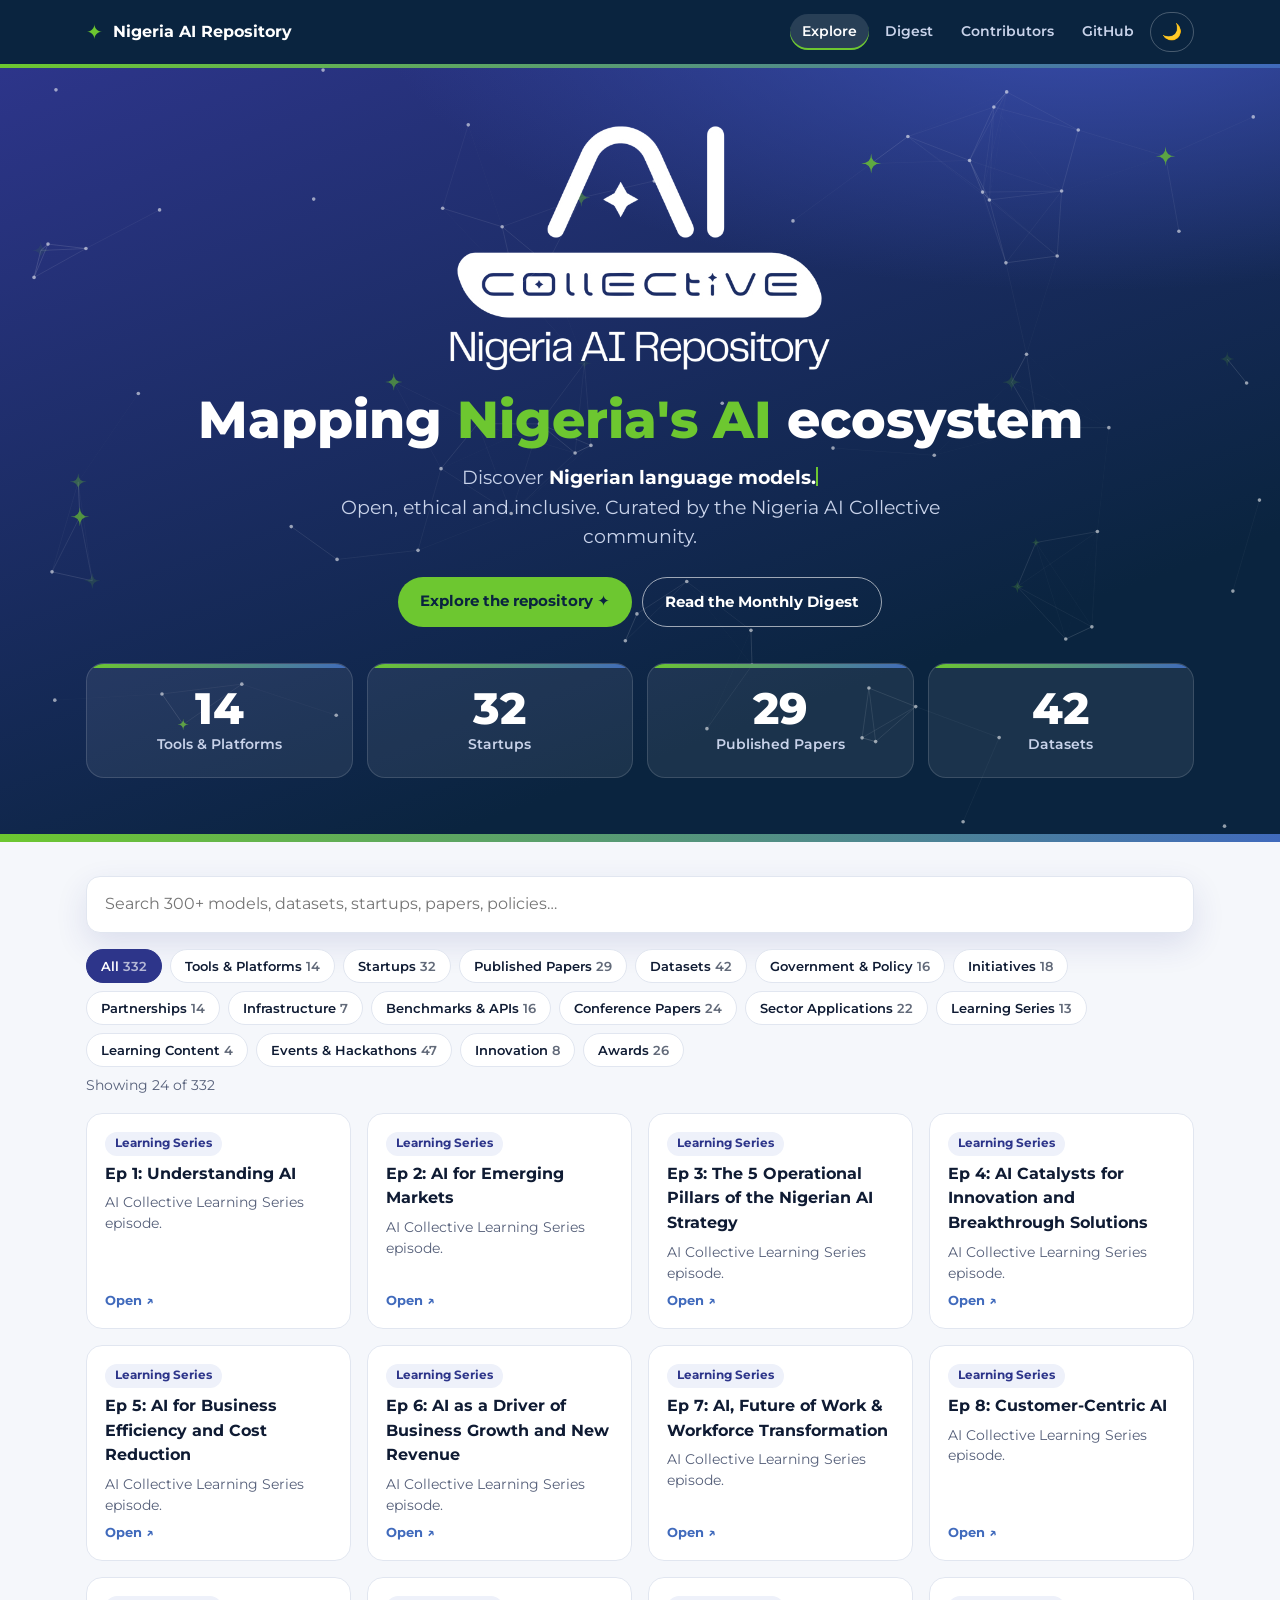
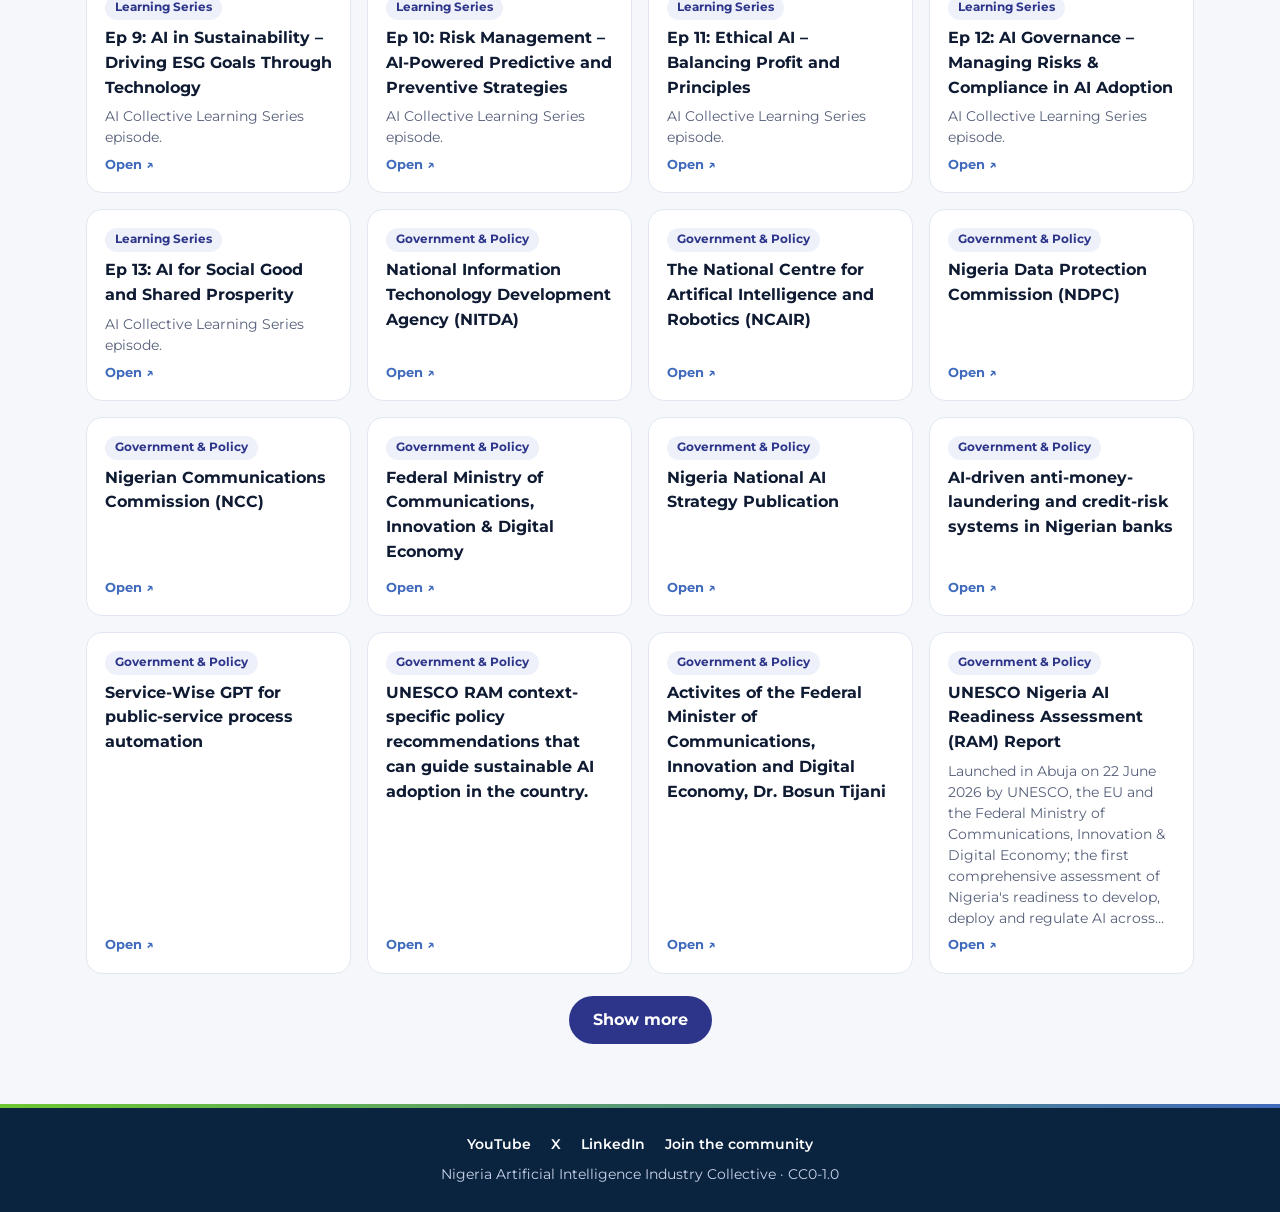
==== index.html @ 42be16d4 "image_fix" ====
<!doctype html>
<html lang="en">
<head>
<meta charset="utf-8">
<meta name="viewport" content="width=device-width, initial-scale=1">
<title>Nigeria AI Repository · AI Collective</title>
<meta name="description" content="A catalogue of the full spectrum of AI advancement in Nigeria, by the Nigeria AI Collective.">
<link rel="preconnect" href="https://fonts.googleapis.com"><link rel="preconnect" href="https://fonts.gstatic.com" crossorigin>
<link href="https://fonts.googleapis.com/css2?family=Montserrat:wght@400;500;600;700;800&display=swap" rel="stylesheet">
<link rel="stylesheet" href="style.css">
</head>
<body>
<nav><div class="wrap">
  <a class="brand" href="index.html"><b class="mark">✦</b><span>Nigeria AI Repository</span></a>
  <div class="links">
    <a href="index.html" class="active">Explore</a>
    <a href="digest.html">Digest</a>
    <a href="contributors.html">Contributors</a>
    <a class="gh" href="https://github.com/aicollectiveng/Nigeria-AI-Repository">GitHub</a>
    <button class="btn" id="themeBtn" aria-label="Toggle dark mode">🌙</button>
  </div>
</div></nav>

<header class="hero">
  <canvas id="bg" aria-hidden="true"></canvas>
  <div class="wrap">
    <img class="logo" src="logo-white.png" alt="AI Collective · Nigeria AI Repository">
    <h1>Mapping <span class="hl">Nigeria's AI</span> ecosystem</h1>
    <p>Discover <span class="typed" id="typed"></span><span class="cursor"></span><br>
      Open, ethical and inclusive. Curated by the Nigeria AI Collective community.</p>
    <div class="cta">
      <a class="primary" href="#explore">Explore the repository ✦</a>
      <a class="ghost" href="digest.html">Read the Monthly Digest</a>
    </div>
    <div class="stats" id="stats"></div>
  </div>
</header>

<main class="explorer wrap" id="explore">
  <input class="search" id="search" type="search" placeholder="Search 300+ models, datasets, startups, papers, policies…" aria-label="Search the repository">
  <div class="chips" id="chips"></div>
  <div class="count" id="count"></div>
  <div class="grid" id="grid"></div>
  <button class="more" id="more" hidden>Show more</button>
</main>

<footer>
  <a href="https://www.youtube.com/@aicollectiveng">YouTube</a>
  <a href="https://x.com/aicollectiveng">X</a>
  <a href="https://www.linkedin.com/company/nigeria-ai-collective/">LinkedIn</a>
  <a href="https://bit.ly/AI-Collective-Com-Onboard">Join the community</a>
  <div style="margin-top:8px">Nigeria Artificial Intelligence Industry Collective · CC0-1.0</div>
</footer>

<script src="data.js"></script>
<script src="common.js"></script>
<script>
// Typing effect
const words = ["Nigerian language models.","open African datasets.","AI startups.","published research.","national AI policy.","data centres and compute."];
(function type(w=0,c=0,del=false){
  const el = document.getElementById('typed'), word = words[w];
  el.textContent = word.slice(0,c);
  if(!del && c<word.length) return setTimeout(()=>type(w,c+1,false),70);
  if(!del) return setTimeout(()=>type(w,c,true),1500);
  if(c>0) return setTimeout(()=>type(w,c-1,true),35);
  setTimeout(()=>type((w+1)%words.length,0,false),250);
})();

// The four headline numbers — counted live from the README data
const STAT_CATS = ["Tools & Platforms","Startups","Published Papers","Datasets"];
const statsEl = document.getElementById('stats');
statsEl.innerHTML = STAT_CATS.map(c => {
  const n = RESOURCES.filter(r => r[0] === c).length;
  return `<a class="stat" href="#explore" data-c="${c}"><b data-to="${n}">0</b><span>${c}</span></a>`;
}).join('');
const io = new IntersectionObserver(es => es.forEach(e => { if(!e.isIntersecting) return;
  const el = e.target, to = +el.dataset.to, t0 = performance.now();
  (function tick(t){ const p = Math.min((t-t0)/1400,1); el.textContent = Math.round(to*(1-Math.pow(1-p,3))); if(p<1) requestAnimationFrame(tick); })(t0);
  io.unobserve(el); }));
statsEl.querySelectorAll('b').forEach(b => io.observe(b));
statsEl.onclick = e => { const s = e.target.closest('.stat'); if(s) setCat(s.dataset.c); };

// Search + filter + paging
let active = "All", shown = 24;
const esc = s => String(s).replace(/[&<>"]/g, m => ({'&':'&amp;','<':'&lt;','>':'&gt;','"':'&quot;'}[m]));
const chips = document.getElementById('chips');
chips.innerHTML = ["All",...CATEGORIES].map(c => {
  const n = c === "All" ? RESOURCES.length : RESOURCES.filter(r => r[0] === c).length;
  return `<button class="chip${c==="All"?" active":""}" data-c="${esc(c)}">${esc(c)}<i>${n}</i></button>`; }).join('');
chips.onclick = e => { const b = e.target.closest('.chip'); if(b) setCat(b.dataset.c); };
function setCat(c){ active = c; shown = 24;
  chips.querySelectorAll('.chip').forEach(b => b.classList.toggle('active', b.dataset.c === c)); render(); }
const search = document.getElementById('search');
search.oninput = () => { shown = 24; render(); };
document.getElementById('more').onclick = () => { shown += 24; render(); };

function render(){
  const q = search.value.trim().toLowerCase();
  const list = RESOURCES.filter(([cat,name,,desc]) =>
    (active === "All" || cat === active) && (!q || (name+" "+desc+" "+cat).toLowerCase().includes(q)));
  document.getElementById('count').textContent = `Showing ${Math.min(shown,list.length)} of ${list.length}` + (active!=="All" ? ` in ${active}` : "");
  document.getElementById('grid').innerHTML = list.length ? list.slice(0,shown).map(([cat,name,url,desc],i) => `
    <a class="card" href="${esc(url)}" target="_blank" rel="noopener" style="animation-delay:${(i%24)*25}ms">
      <span class="tag">${esc(cat)}</span><h3>${esc(name)}</h3><p>${esc(desc)}</p><span class="go">Open ↗</span>
    </a>`).join('') : `<div class="empty">Nothing found. Try another word.</div>`;
  document.getElementById('more').hidden = list.length <= shown;
}
render();
</script>
</body>
</html>
---- style.css ----
/* ============================================================
   Nigeria AI Repository — AI Collective brand
   Colours sampled from the AI Collective Monthly Digest covers:
   navy #2D358A · blue #406ABC · green #6DC730 · deep #0A243F
   Typeface: Montserrat
   ============================================================ */
:root{
  --navy:#2d358a;--blue:#406abc;--green:#6dc730;--deep:#0a243f;
  --grad:linear-gradient(90deg,var(--green),var(--blue));
  --bg:#f5f7fb;--card:#ffffff;--text:#0f1b33;--muted:#56607a;--line:#e1e6f0;
  --accent:var(--navy);--accent-text:var(--navy);--chip:#eef1fa;
  --shadow:0 12px 32px rgba(45,53,138,.12);
}
[data-theme="dark"]{
  --bg:#08172b;--card:#0f2340;--text:#eaf0fb;--muted:#a3afc6;--line:#1d3557;
  --accent:#6dc730;--accent-text:#8fd860;--chip:#132c4f;
  --shadow:0 12px 32px rgba(0,0,0,.45);
}
*{box-sizing:border-box}
html{scroll-behavior:smooth}
body{margin:0;font-family:"Montserrat",system-ui,-apple-system,"Segoe UI",Roboto,sans-serif;background:var(--bg);color:var(--text);line-height:1.55;transition:background .3s,color .3s}
a{color:inherit}
.wrap{max-width:1140px;margin:0 auto;padding:0 16px}

/* Nav */
nav{position:sticky;top:0;z-index:20;background:var(--deep);color:#fff;border-bottom:4px solid transparent;border-image:var(--grad) 1}
nav .wrap{display:flex;align-items:center;justify-content:space-between;height:64px;gap:12px}
.brand{font-weight:700;text-decoration:none;display:flex;align-items:center;gap:10px;color:#fff;white-space:nowrap}
.brand .mark{color:var(--green);font-size:20px}
.links{display:flex;gap:4px;align-items:center}
.links a{text-decoration:none;padding:7px 12px;border-radius:999px;color:#c9d3ea;font-size:14px;font-weight:600}
.links a.active,.links a:hover{color:#fff;background:rgba(255,255,255,.12)}
.links a.active{box-shadow:inset 0 -2px 0 var(--green)}
.btn{border:1px solid rgba(255,255,255,.25);background:transparent;color:#fff;padding:7px 11px;border-radius:999px;cursor:pointer;font:inherit}

/* Hero / cover */
.hero{position:relative;overflow:hidden;background:radial-gradient(1200px 500px at 85% -10%,#3a4fb0 0%,transparent 60%),linear-gradient(160deg,var(--navy) 0%,var(--deep) 75%);color:#fff;padding:56px 0 64px}
.hero::after{content:"";position:absolute;left:0;right:0;bottom:0;height:8px;background:var(--grad)}
#bg{position:absolute;inset:0;width:100%;height:100%;z-index:0;opacity:.8}
.hero .wrap{position:relative;z-index:1;text-align:center}
.logo{width:min(380px,74vw);display:block;margin:0 auto 18px}
.eyebrow{display:inline-block;background:var(--green);color:#0a243f;font-weight:700;font-size:13px;letter-spacing:.06em;text-transform:uppercase;padding:6px 16px;border-radius:999px;margin-bottom:16px}
.hero h1{font-size:clamp(28px,5.4vw,52px);line-height:1.12;margin:0 0 14px;font-weight:800}
.hero h1 .hl{color:var(--green)}
.hero p{color:#c9d3ea;font-size:clamp(15px,2.2vw,19px);max-width:700px;margin:0 auto}
.typed{color:#fff;font-weight:700}
.cursor{display:inline-block;width:2px;height:1em;background:var(--green);vertical-align:-2px;animation:blink 1s steps(1) infinite}
@keyframes blink{50%{opacity:0}}
.cta{display:flex;gap:10px;justify-content:center;margin-top:26px;flex-wrap:wrap}
.cta a{padding:12px 22px;border-radius:999px;text-decoration:none;font-weight:700;font-size:15px;transition:transform .15s}
.cta a:hover{transform:translateY(-2px)}
.cta .primary{background:var(--green);color:var(--deep)}
.cta .ghost{border:1.5px solid rgba(255,255,255,.6);color:#fff}

/* Stats */
.stats{display:grid;grid-template-columns:repeat(4,1fr);gap:14px;margin:36px 0 0}
.stat{position:relative;background:rgba(255,255,255,.07);border:1px solid rgba(255,255,255,.14);border-radius:18px;padding:20px 14px;text-align:center;text-decoration:none;color:#fff;overflow:hidden;transition:transform .2s,background .2s}
.stat::before{content:"";position:absolute;left:0;top:0;right:0;height:4px;background:var(--grad)}
.stat:hover{transform:translateY(-4px);background:rgba(255,255,255,.12)}
.stat b{display:block;font-size:clamp(32px,5vw,44px);font-weight:800;line-height:1.1}
.stat span{color:#c9d3ea;font-size:14px;font-weight:600}
@media (max-width:720px){.stats{grid-template-columns:repeat(2,1fr)}}

/* Explorer */
.explorer{padding-top:34px;padding-bottom:60px}
.search{width:100%;padding:15px 18px;border-radius:14px;border:1px solid var(--line);background:var(--card);color:var(--text);font:inherit;font-size:16px;box-shadow:var(--shadow)}
.search:focus{outline:2px solid var(--blue)}
.chips{display:flex;flex-wrap:wrap;gap:8px;margin:16px 0 8px}
.chip{border:1px solid var(--line);background:var(--card);color:var(--text);padding:6px 14px;border-radius:999px;cursor:pointer;font:inherit;font-size:13px;font-weight:600;transition:all .15s}
.chip:hover{border-color:var(--blue)}
.chip.active{background:var(--navy);border-color:var(--navy);color:#fff}
[data-theme="dark"] .chip.active{background:var(--green);border-color:var(--green);color:var(--deep)}
.chip i{font-style:normal;opacity:.65;margin-left:4px}
.count{color:var(--muted);font-size:14px;margin:6px 0 16px}
.grid{display:grid;grid-template-columns:repeat(auto-fill,minmax(260px,1fr));gap:16px}
.card{position:relative;background:var(--card);border:1px solid var(--line);border-radius:16px;padding:18px;text-decoration:none;display:flex;flex-direction:column;gap:6px;transition:transform .2s,box-shadow .2s;animation:pop .35s ease both;overflow:hidden}
.card::before{content:"";position:absolute;left:0;top:0;bottom:0;width:4px;background:var(--grad);opacity:0;transition:opacity .2s}
.card:hover{transform:translateY(-4px);box-shadow:var(--shadow)}
.card:hover::before{opacity:1}
.card h3{margin:0;font-size:16px;font-weight:700}
.card p{margin:0;color:var(--muted);font-size:13.5px;flex:1}
.tag{align-self:flex-start;font-size:11.5px;font-weight:700;padding:3px 10px;border-radius:999px;background:var(--chip);color:var(--accent-text)}
.card .go{font-size:13px;font-weight:700;color:var(--blue)}
[data-theme="dark"] .card .go{color:var(--green)}
@keyframes pop{from{opacity:0;transform:translateY(12px)}to{opacity:1;transform:none}}
.empty{text-align:center;color:var(--muted);padding:40px}
.more{display:block;margin:22px auto 0;border:none;background:var(--navy);color:#fff;padding:12px 24px;border-radius:999px;font:inherit;font-weight:700;cursor:pointer}

/* Digest page */
.toolbar{display:flex;flex-wrap:wrap;gap:10px;align-items:center;justify-content:space-between;margin:28px 0 18px}
.digests{display:grid;grid-template-columns:repeat(auto-fill,minmax(250px,1fr));gap:22px;padding-bottom:50px}
.digest{background:var(--card);border:1px solid var(--line);border-radius:18px;overflow:hidden;display:flex;flex-direction:column;transition:transform .2s,box-shadow .2s;animation:pop .4s ease both}
.digest:hover{transform:translateY(-5px);box-shadow:var(--shadow)}
.digest .thumb{position:relative;display:block;aspect-ratio:17/22;overflow:hidden;background:var(--chip)}
.digest .thumb img{width:100%;height:100%;object-fit:cover;object-position:top;transition:transform .5s}
.digest:hover .thumb img{transform:scale(1.05)}
.digest .badge{position:absolute;top:12px;left:12px;font-size:11px;font-weight:800;letter-spacing:.05em;text-transform:uppercase;padding:5px 11px;border-radius:999px;background:var(--green);color:var(--deep)}
.digest .badge.special{background:var(--navy);color:#fff}
.digest .pages{position:absolute;bottom:12px;right:12px;font-size:12px;font-weight:700;padding:4px 10px;border-radius:999px;background:rgba(10,36,63,.85);color:#fff}
.digest .body{padding:16px 16px 18px;display:flex;flex-direction:column;gap:8px;flex:1}
.digest h3{margin:0;font-size:18px;font-weight:800}
.digest .sub{color:var(--muted);font-size:13px;font-weight:600;margin-top:-4px}
.digest ul{margin:0;padding-left:18px;color:var(--muted);font-size:13px;flex:1}
.digest li{margin-bottom:3px}
.digest .actions{display:flex;gap:8px;margin-top:6px}
.digest .actions a{flex:1;text-align:center;text-decoration:none;font-size:13px;font-weight:700;padding:9px 10px;border-radius:999px}
.digest .read{background:var(--navy);color:#fff}
[data-theme="dark"] .digest .read{background:var(--green);color:var(--deep)}
.digest .dl{border:1.5px solid var(--line)}
.latest{display:grid;grid-template-columns:minmax(200px,300px) 1fr;gap:28px;align-items:center;background:var(--card);border:1px solid var(--line);border-radius:22px;padding:22px;margin-top:-36px;position:relative;z-index:2;box-shadow:var(--shadow)}
.latest img{width:100%;border-radius:12px;display:block;box-shadow:0 8px 24px rgba(0,0,0,.18)}
.latest h2{margin:6px 0 8px;font-size:clamp(22px,3.4vw,32px);font-weight:800}
.latest ul{color:var(--muted);padding-left:18px}
.latest .actions{display:flex;gap:10px;flex-wrap:wrap}
.latest .actions a{text-decoration:none;font-weight:700;padding:11px 20px;border-radius:999px;font-size:14px}
@media (max-width:640px){.latest{grid-template-columns:1fr}.latest img{max-width:240px;margin:0 auto}}

/* Contributors */
.people{display:grid;grid-template-columns:repeat(auto-fill,minmax(210px,1fr));gap:22px;padding:34px 0 40px}
.person{perspective:900px;height:270px}
.flip{position:relative;width:100%;height:100%;transition:transform .6s;transform-style:preserve-3d;cursor:pointer}
.person:hover .flip,.person.flipped .flip{transform:rotateY(180deg)}
.face{position:absolute;inset:0;backface-visibility:hidden;background:var(--card);border:1px solid var(--line);border-radius:18px;display:flex;flex-direction:column;align-items:center;justify-content:center;padding:18px;text-align:center;overflow:hidden}
.face::before{content:"";position:absolute;left:0;right:0;top:0;height:5px;background:var(--grad)}
.back{transform:rotateY(180deg);gap:10px;background:linear-gradient(160deg,var(--navy),var(--deep));color:#fff;border:none}
.back .role{color:#c9d3ea}
.avatar{width:120px;height:120px;border-radius:50%;object-fit:cover;border:4px solid var(--green);margin-bottom:14px;background:var(--line)}
.initials{width:120px;height:120px;border-radius:50%;display:flex;align-items:center;justify-content:center;font-size:38px;font-weight:800;color:#fff;background:linear-gradient(135deg,var(--navy),var(--blue));border:4px solid var(--green);margin-bottom:14px}
.person h3{margin:0;font-size:16px;font-weight:700}
.person .role{color:var(--muted);font-size:13px}
.back a{text-decoration:none;background:var(--green);color:var(--deep);font-weight:700;padding:8px 16px;border-radius:999px;font-size:13px}
.join{background:var(--card);border:1px dashed var(--blue);border-radius:18px;padding:24px;margin-bottom:60px}
.join ol{margin:8px 0 0;padding-left:20px;color:var(--muted)}
code{background:var(--chip);border:1px solid var(--line);border-radius:6px;padding:1px 6px;font-size:13px}

footer{background:var(--deep);color:#c9d3ea;padding:26px 0;font-size:14px;text-align:center;border-top:4px solid transparent;border-image:var(--grad) 1}
footer a{margin:0 8px;color:#fff;text-decoration:none;font-weight:600}
footer a:hover{color:var(--green)}

.reveal{opacity:0;transform:translateY(24px);transition:all .7s ease}
.reveal.show{opacity:1;transform:none}

@media (max-width:640px){
  .brand span{display:none}
  .links a{padding:6px 8px;font-size:13px}
  .links a.gh{display:none}
}
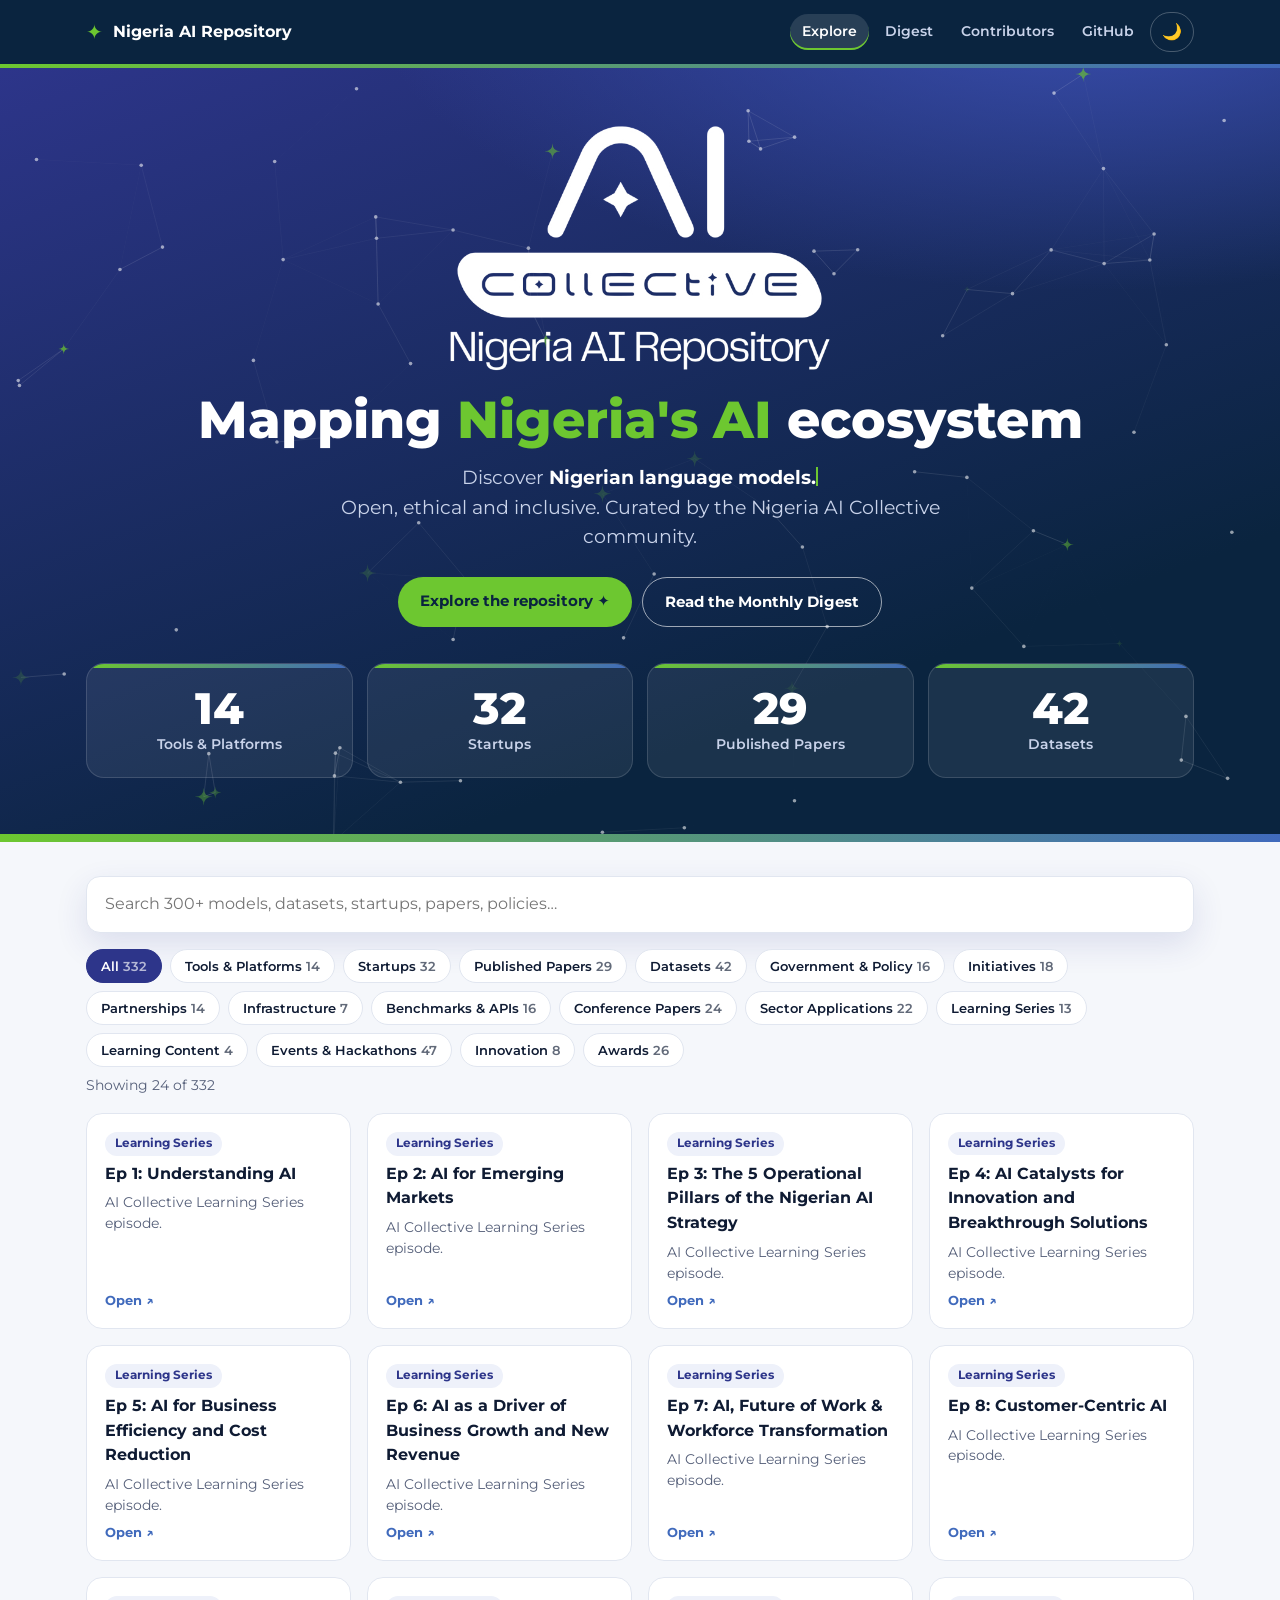
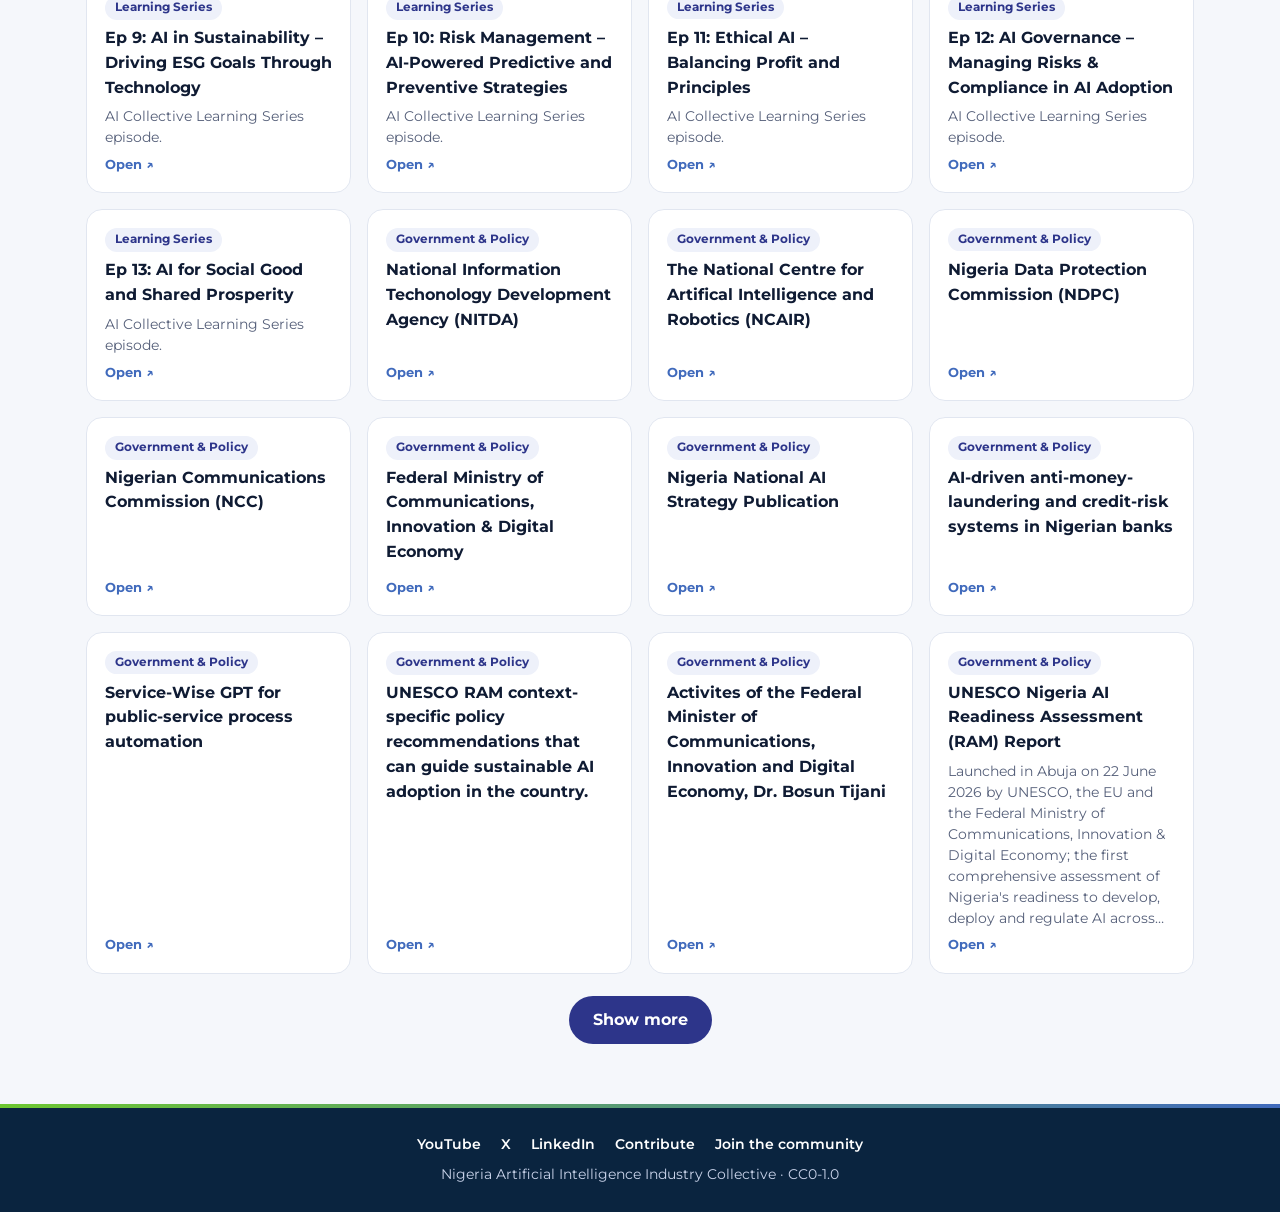
==== commit c0e42407: "Add files via upload" ====
--- a/index.html
+++ b/index.html
@@ -48,6 +48,7 @@
   <a href="https://www.youtube.com/@aicollectiveng">YouTube</a>
   <a href="https://x.com/aicollectiveng">X</a>
   <a href="https://www.linkedin.com/company/nigeria-ai-collective/">LinkedIn</a>
+  <a href="https://github.com/aicollectiveng/Nigeria-AI-Repository/issues/new?template=contribution.yml">Contribute</a>
   <a href="https://bit.ly/AI-Collective-Com-Onboard">Join the community</a>
   <div style="margin-top:8px">Nigeria Artificial Intelligence Industry Collective · CC0-1.0</div>
 </footer>
--- a/style.css
+++ b/style.css
@@ -145,3 +145,40 @@
   .links a{padding:6px 8px;font-size:13px}
   .links a.gh{display:none}
 }
+
+/* ===== Digest design images + preview window ===== */
+.digest .thumb,.latest .peek{border:0;padding:0;margin:0;width:100%;cursor:zoom-in;font:inherit;color:inherit;background:var(--chip)}
+.latest .peek{position:relative;display:block;border-radius:12px;overflow:hidden}
+.latest .peek img{box-shadow:none;border-radius:0}
+.zoom{position:absolute;left:50%;top:50%;transform:translate(-50%,-50%) scale(.9);opacity:0;transition:all .2s;background:rgba(10,36,63,.85);color:#fff;font-weight:700;font-size:13px;padding:8px 14px;border-radius:999px;pointer-events:none}
+.digest .thumb:hover .zoom,.latest .peek:hover .zoom,.digest .thumb:focus-visible .zoom{opacity:1;transform:translate(-50%,-50%) scale(1)}
+.viewer{border:0;padding:0;border-radius:22px;max-width:min(980px,94vw);width:100%;background:var(--card);color:var(--text);box-shadow:0 30px 80px rgba(0,0,0,.45)}
+.viewer::backdrop{background:rgba(8,23,43,.75);backdrop-filter:blur(4px)}
+.viewer[open]{animation:pop .25s ease}
+.vgrid{display:grid;grid-template-columns:1.2fr 1fr}
+.vimg{background:var(--deep);display:flex;align-items:center;justify-content:center;max-height:82vh}
+.vimg img{width:100%;max-height:82vh;object-fit:contain;display:block}
+.vinfo{padding:28px 26px;display:flex;flex-direction:column;gap:8px;border-top:6px solid transparent;border-image:var(--grad) 1}
+.vinfo h2{margin:4px 0 0;font-size:26px;font-weight:800}
+.vinfo .sub{color:var(--muted);font-weight:600;font-size:14px}
+.vinfo ul{color:var(--muted);padding-left:18px;font-size:14px;flex:1}
+.vactions{display:flex;flex-direction:column;gap:10px}
+.vactions a{text-align:center;text-decoration:none;font-weight:700;padding:12px 16px;border-radius:999px;font-size:14px}
+.vactions .read{background:var(--navy);color:#fff}
+[data-theme="dark"] .vactions .read{background:var(--green);color:var(--deep)}
+.vactions .dl{border:1.5px solid var(--line)}
+.vclose{position:absolute;top:12px;right:12px;z-index:2;width:38px;height:38px;border-radius:50%;border:0;background:rgba(10,36,63,.85);color:#fff;font-size:16px;cursor:pointer}
+@media (max-width:720px){.vgrid{grid-template-columns:1fr}.vimg,.vimg img{max-height:55vh}}
+
+/* Contribute options */
+.ways{display:grid;grid-template-columns:1fr 1fr;gap:16px;margin-top:14px}
+.way{background:var(--bg);border:1px solid var(--line);border-radius:16px;padding:18px;display:flex;flex-direction:column;gap:8px}
+.way h3{margin:0;font-size:17px}
+.way p{margin:0;color:var(--muted);font-size:14px;flex:1}
+.wbtn{align-self:flex-start;text-decoration:none;font-weight:700;font-size:14px;padding:10px 18px;border-radius:999px;border:1.5px solid var(--line)}
+.wbtn.primary{background:var(--green);color:var(--deep);border-color:var(--green)}
+@media (max-width:640px){.ways{grid-template-columns:1fr}}
+
+/* Design images are square */
+.digest .thumb{aspect-ratio:1/1}
+.digest .thumb img{object-position:center}
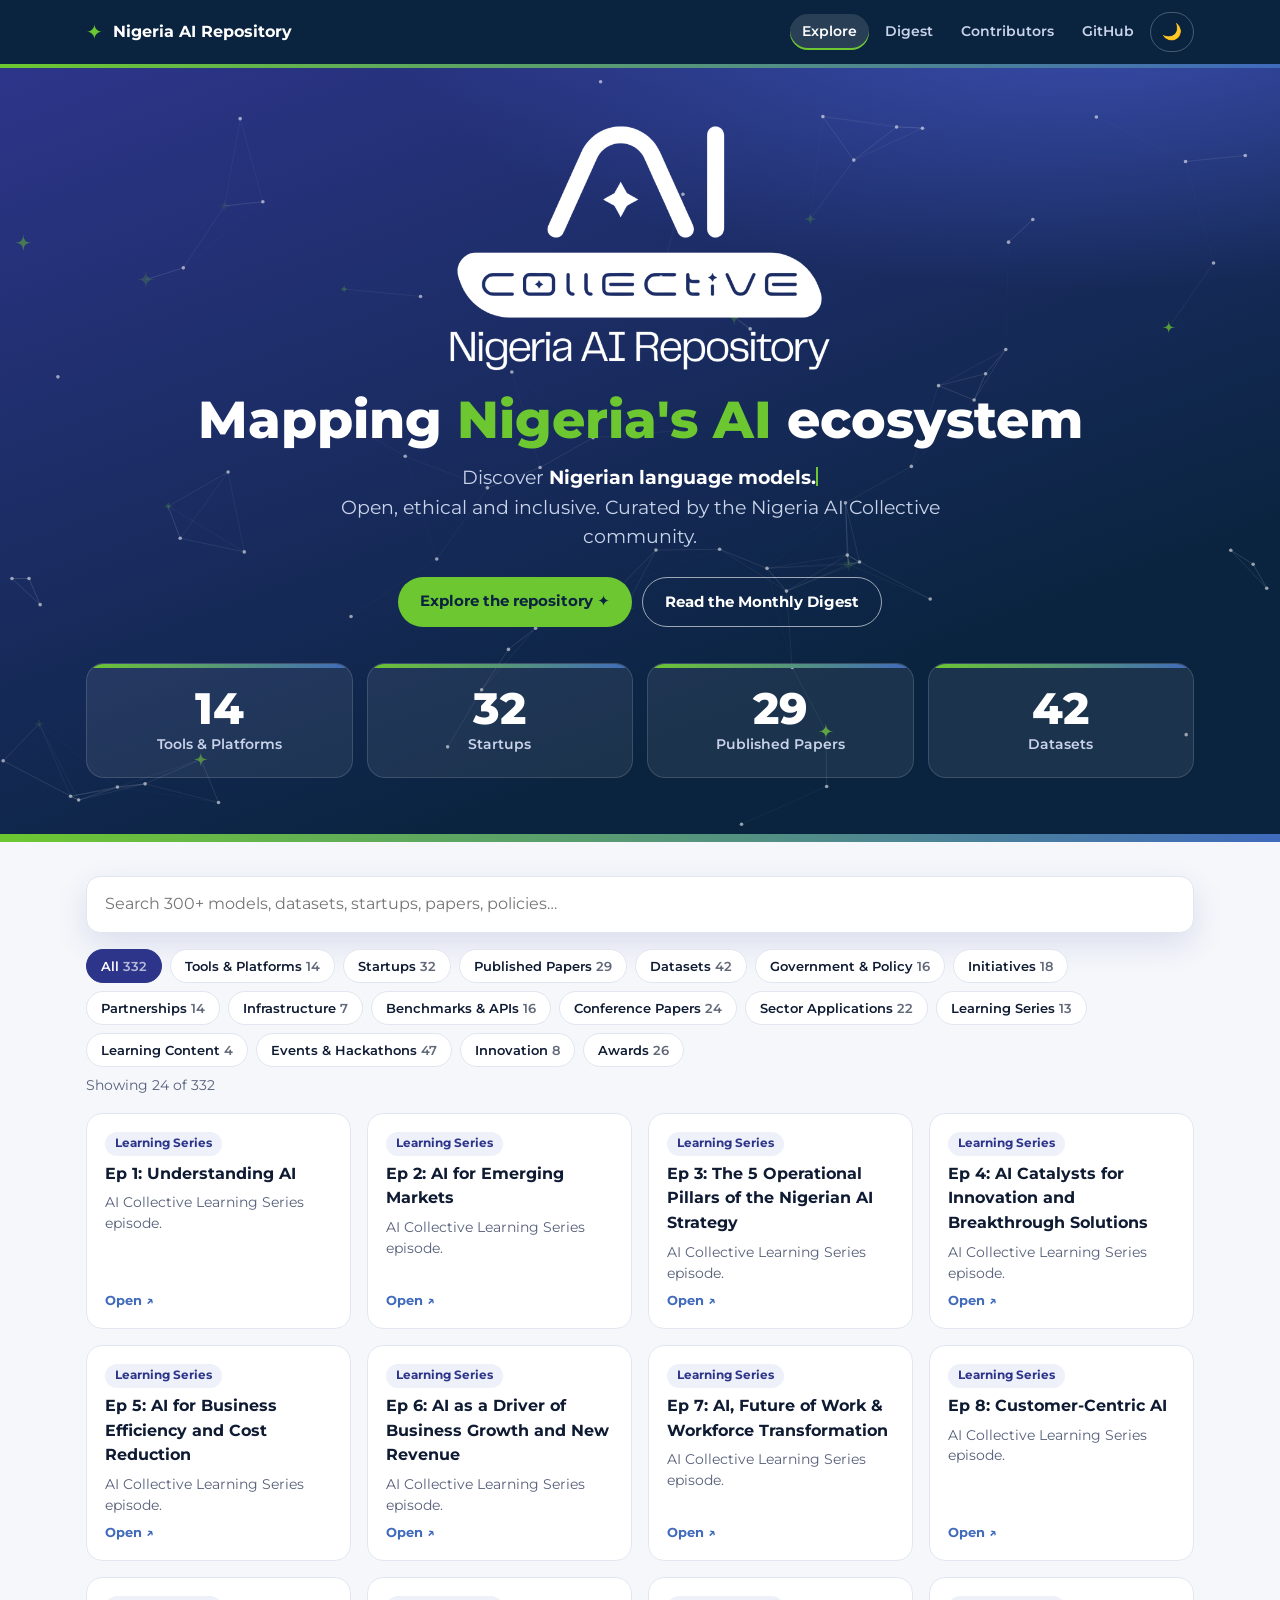
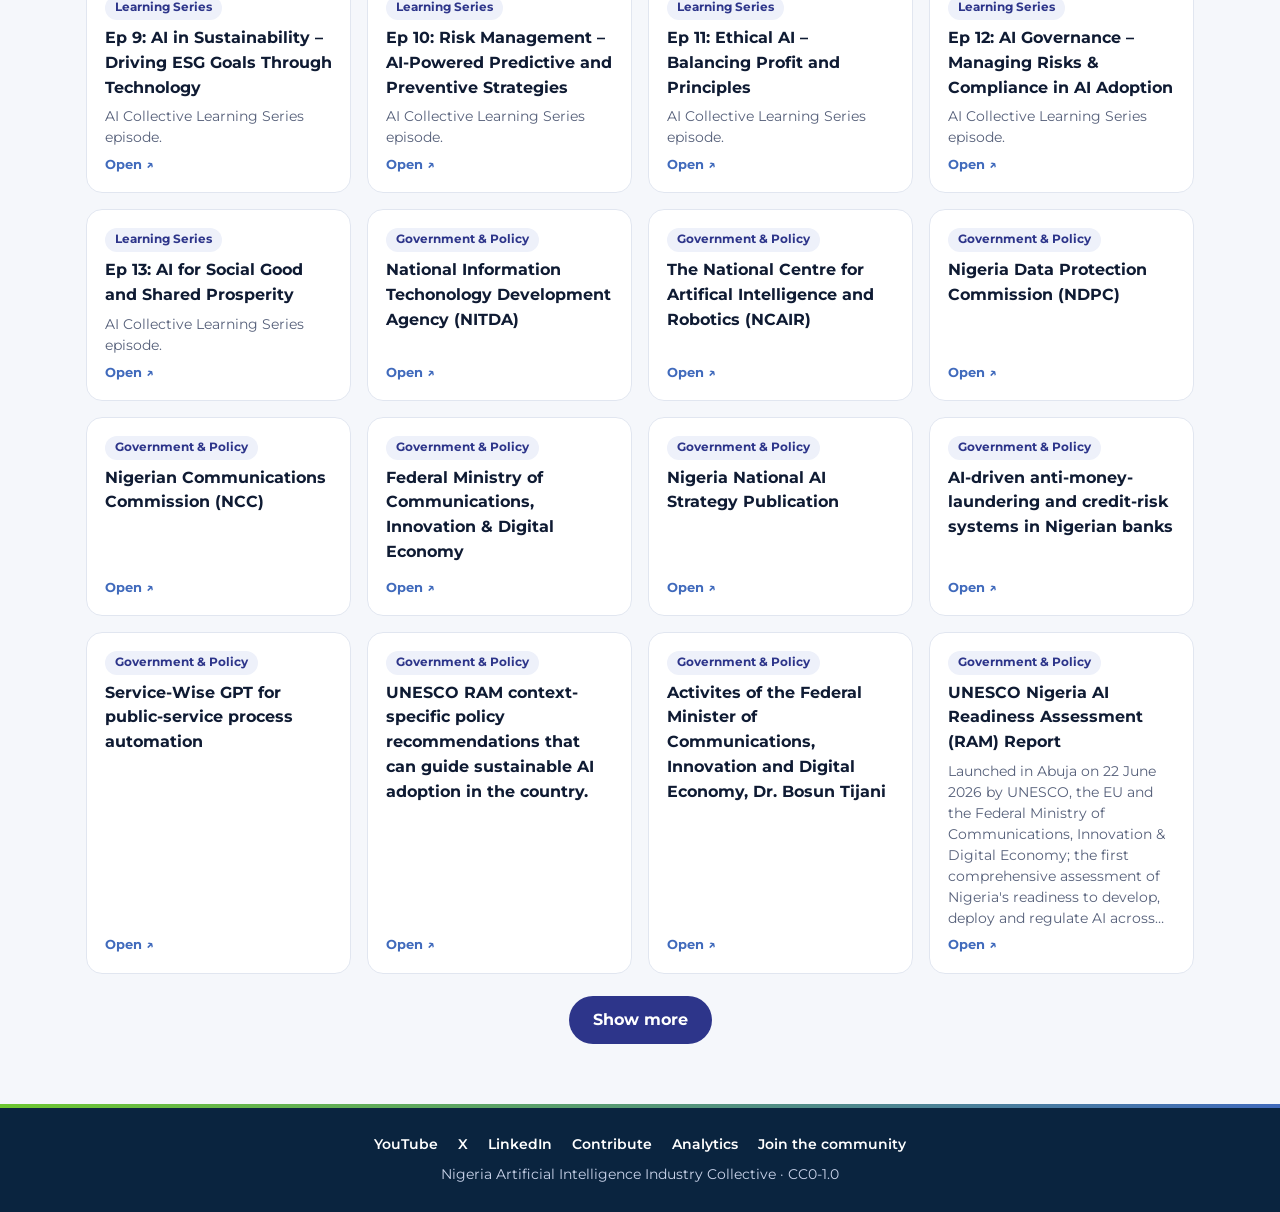
==== commit 503514f7: "Add files via upload" ====
--- a/index.html
+++ b/index.html
@@ -49,6 +49,7 @@
   <a href="https://x.com/aicollectiveng">X</a>
   <a href="https://www.linkedin.com/company/nigeria-ai-collective/">LinkedIn</a>
   <a href="https://github.com/aicollectiveng/Nigeria-AI-Repository/issues/new?template=contribution.yml">Contribute</a>
+  <a href="stats.html">Analytics</a>
   <a href="https://bit.ly/AI-Collective-Com-Onboard">Join the community</a>
   <div style="margin-top:8px">Nigeria Artificial Intelligence Industry Collective · CC0-1.0</div>
 </footer>
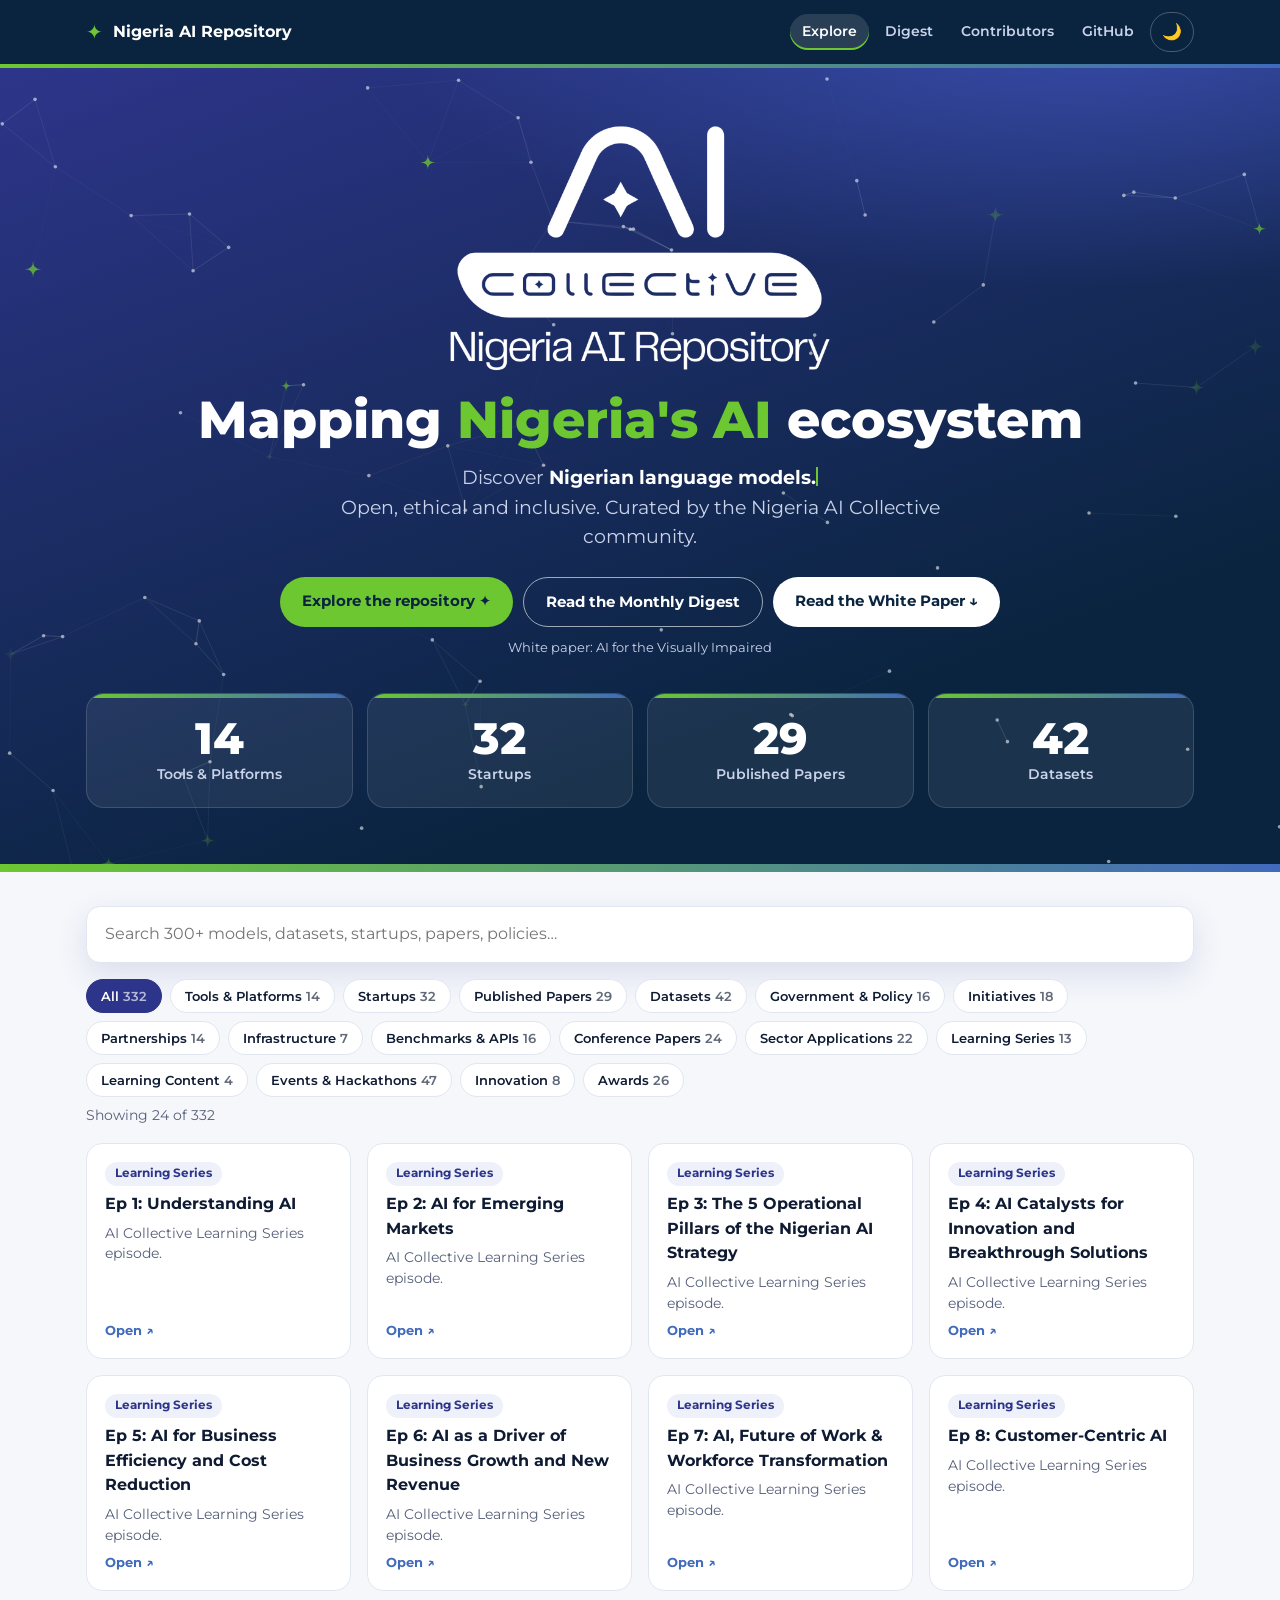
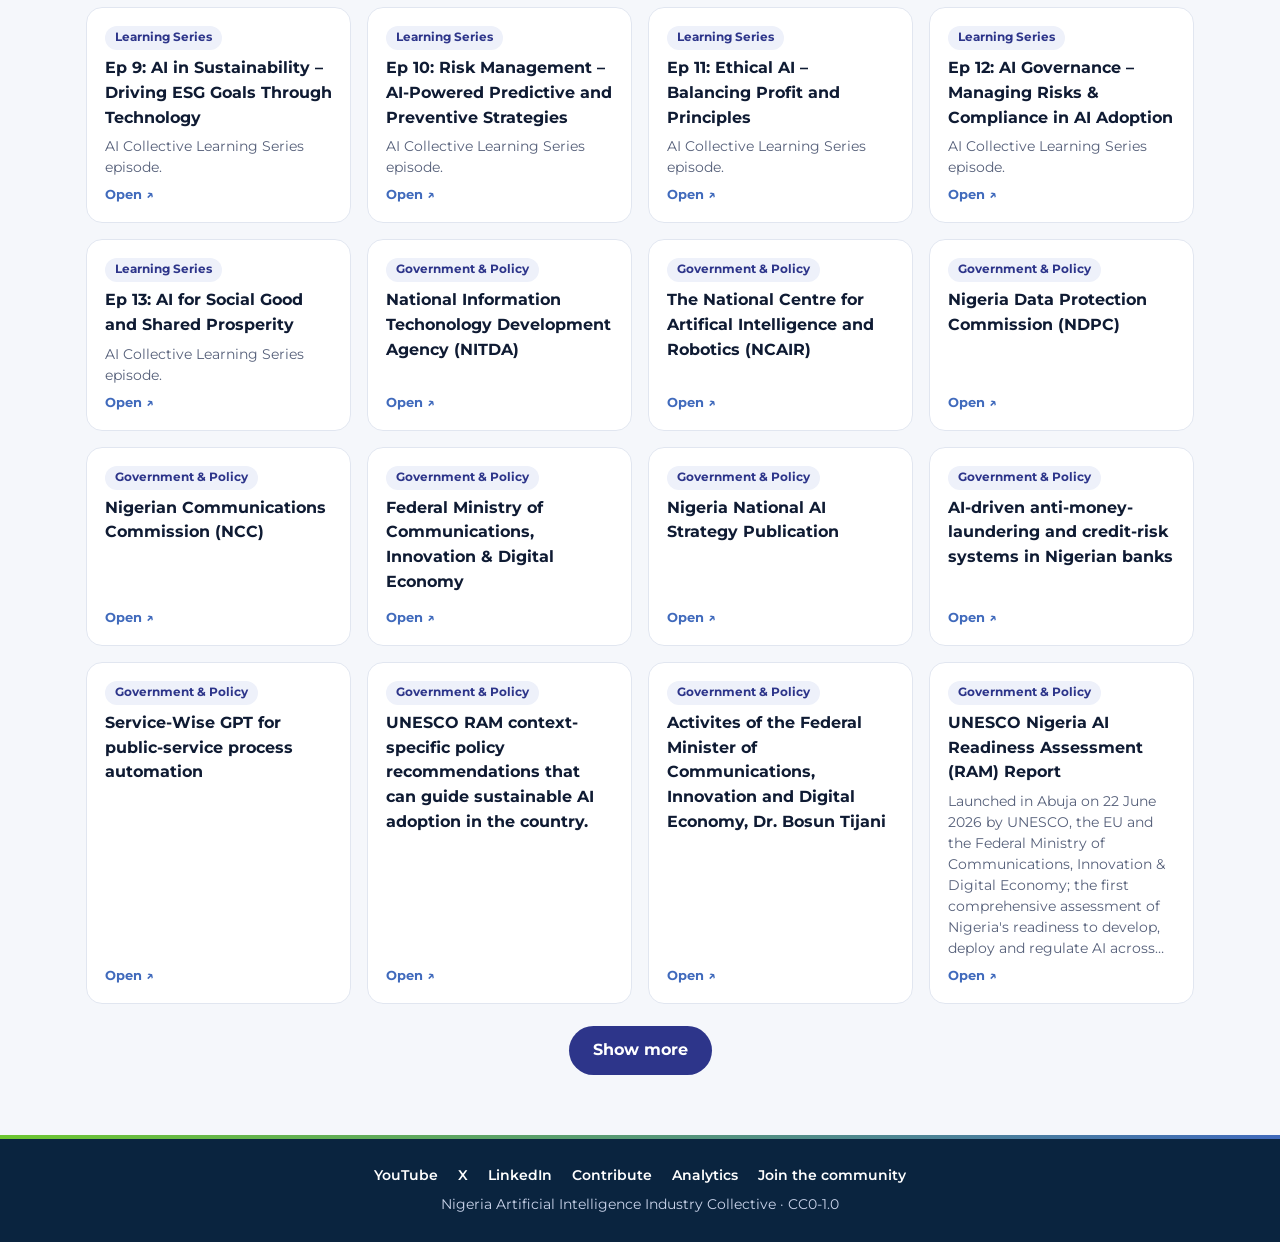
==== commit eebab93c: "Add files via upload" ====
--- a/index.html
+++ b/index.html
@@ -31,7 +31,10 @@
     <div class="cta">
       <a class="primary" href="#explore">Explore the repository ✦</a>
       <a class="ghost" href="digest.html">Read the Monthly Digest</a>
+      <a class="paper" id="wpBtn" href="#" target="_blank" rel="noopener"
+         data-goatcounter-click="whitepaper-download" data-goatcounter-title="White paper: AI for the Visually Impaired">Read the White Paper ↓</a>
     </div>
+    <div class="paper-note" id="wpNote"></div>
     <div class="stats" id="stats"></div>
   </div>
 </header>
@@ -57,6 +60,13 @@
 <script src="data.js"></script>
 <script src="common.js"></script>
 <script>
+// White paper button (link and live download count come from common.js)
+const wpBtn = document.getElementById('wpBtn');
+wpBtn.href = WHITEPAPER_URL;
+wpBtn.title = `${WHITEPAPER.title} (PDF)`;
+whitepaperDownloads().then(n => { document.getElementById('wpNote').textContent =
+  `White paper: ${WHITEPAPER.title}` + (n ? ` · ${n.toLocaleString()} downloads` : ''); });
+
 // Typing effect
 const words = ["Nigerian language models.","open African datasets.","AI startups.","published research.","national AI policy.","data centres and compute."];
 (function type(w=0,c=0,del=false){
--- a/style.css
+++ b/style.css
@@ -182,3 +182,7 @@
 /* Design images are square */
 .digest .thumb{aspect-ratio:1/1}
 .digest .thumb img{object-position:center}
+
+/* White paper button */
+.cta .paper{background:#fff;color:var(--deep)}
+.paper-note{margin-top:10px;font-size:13px;color:#c9d3ea;min-height:1em}
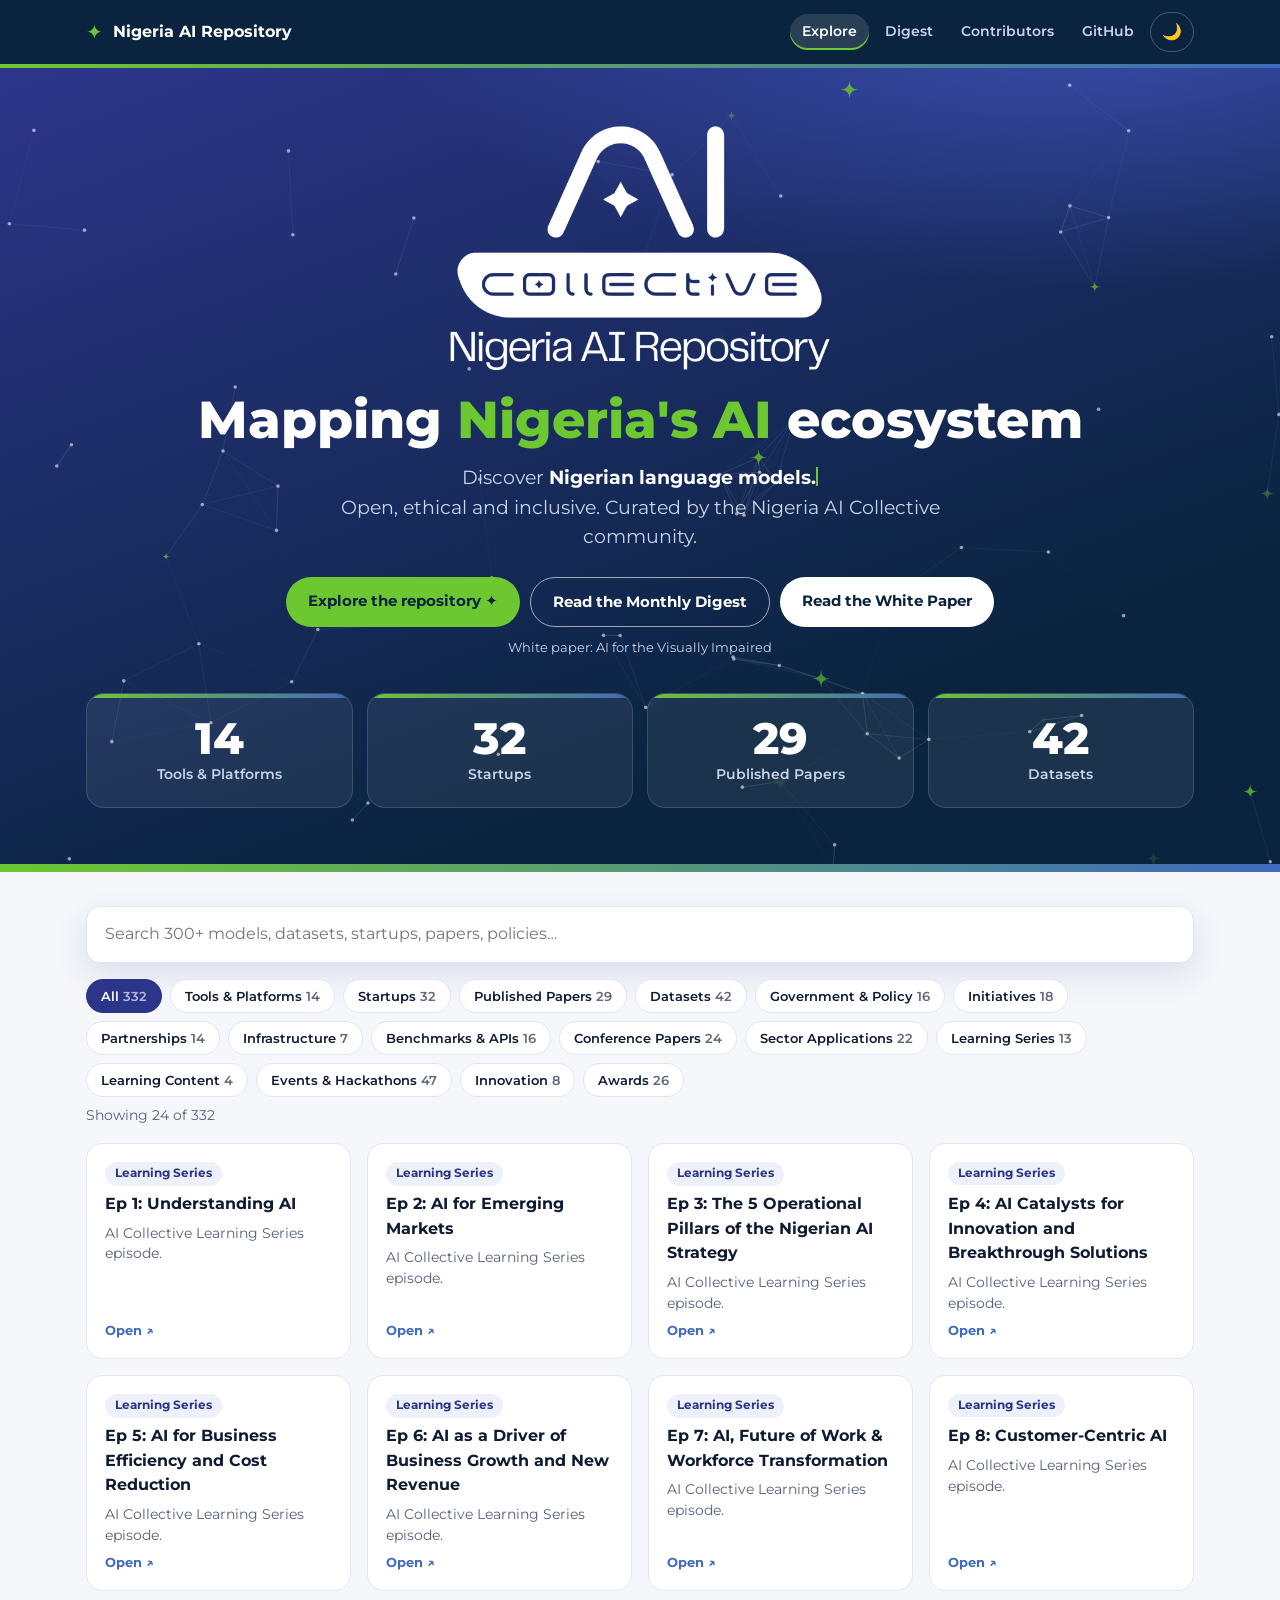
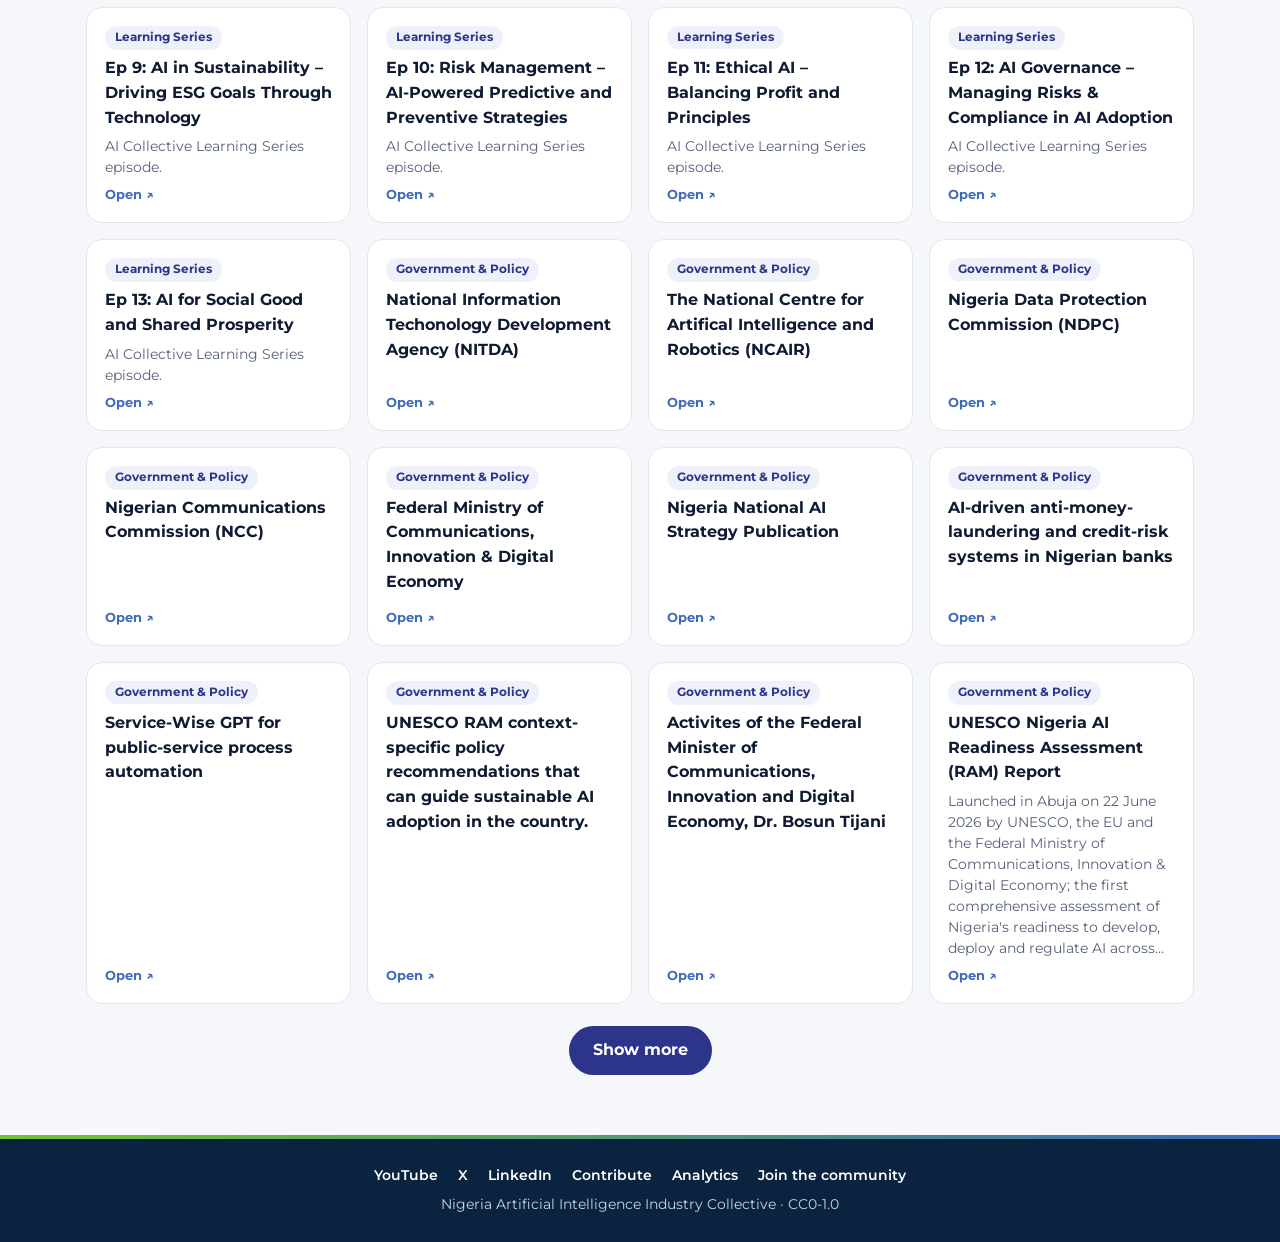
==== commit 7807c708: "Add files via upload" ====
--- a/index.html
+++ b/index.html
@@ -31,8 +31,7 @@
     <div class="cta">
       <a class="primary" href="#explore">Explore the repository ✦</a>
       <a class="ghost" href="digest.html">Read the Monthly Digest</a>
-      <a class="paper" id="wpBtn" href="#" target="_blank" rel="noopener"
-         data-goatcounter-click="whitepaper-download" data-goatcounter-title="White paper: AI for the Visually Impaired">Read the White Paper ↓</a>
+      <a class="paper" id="wpBtn" href="whitepaper.html">Read the White Paper</a>
     </div>
     <div class="paper-note" id="wpNote"></div>
     <div class="stats" id="stats"></div>
@@ -62,8 +61,7 @@
 <script>
 // White paper button (link and live download count come from common.js)
 const wpBtn = document.getElementById('wpBtn');
-wpBtn.href = WHITEPAPER_URL;
-wpBtn.title = `${WHITEPAPER.title} (PDF)`;
+wpBtn.title = WHITEPAPER.title;
 whitepaperDownloads().then(n => { document.getElementById('wpNote').textContent =
   `White paper: ${WHITEPAPER.title}` + (n ? ` · ${n.toLocaleString()} downloads` : ''); });
 
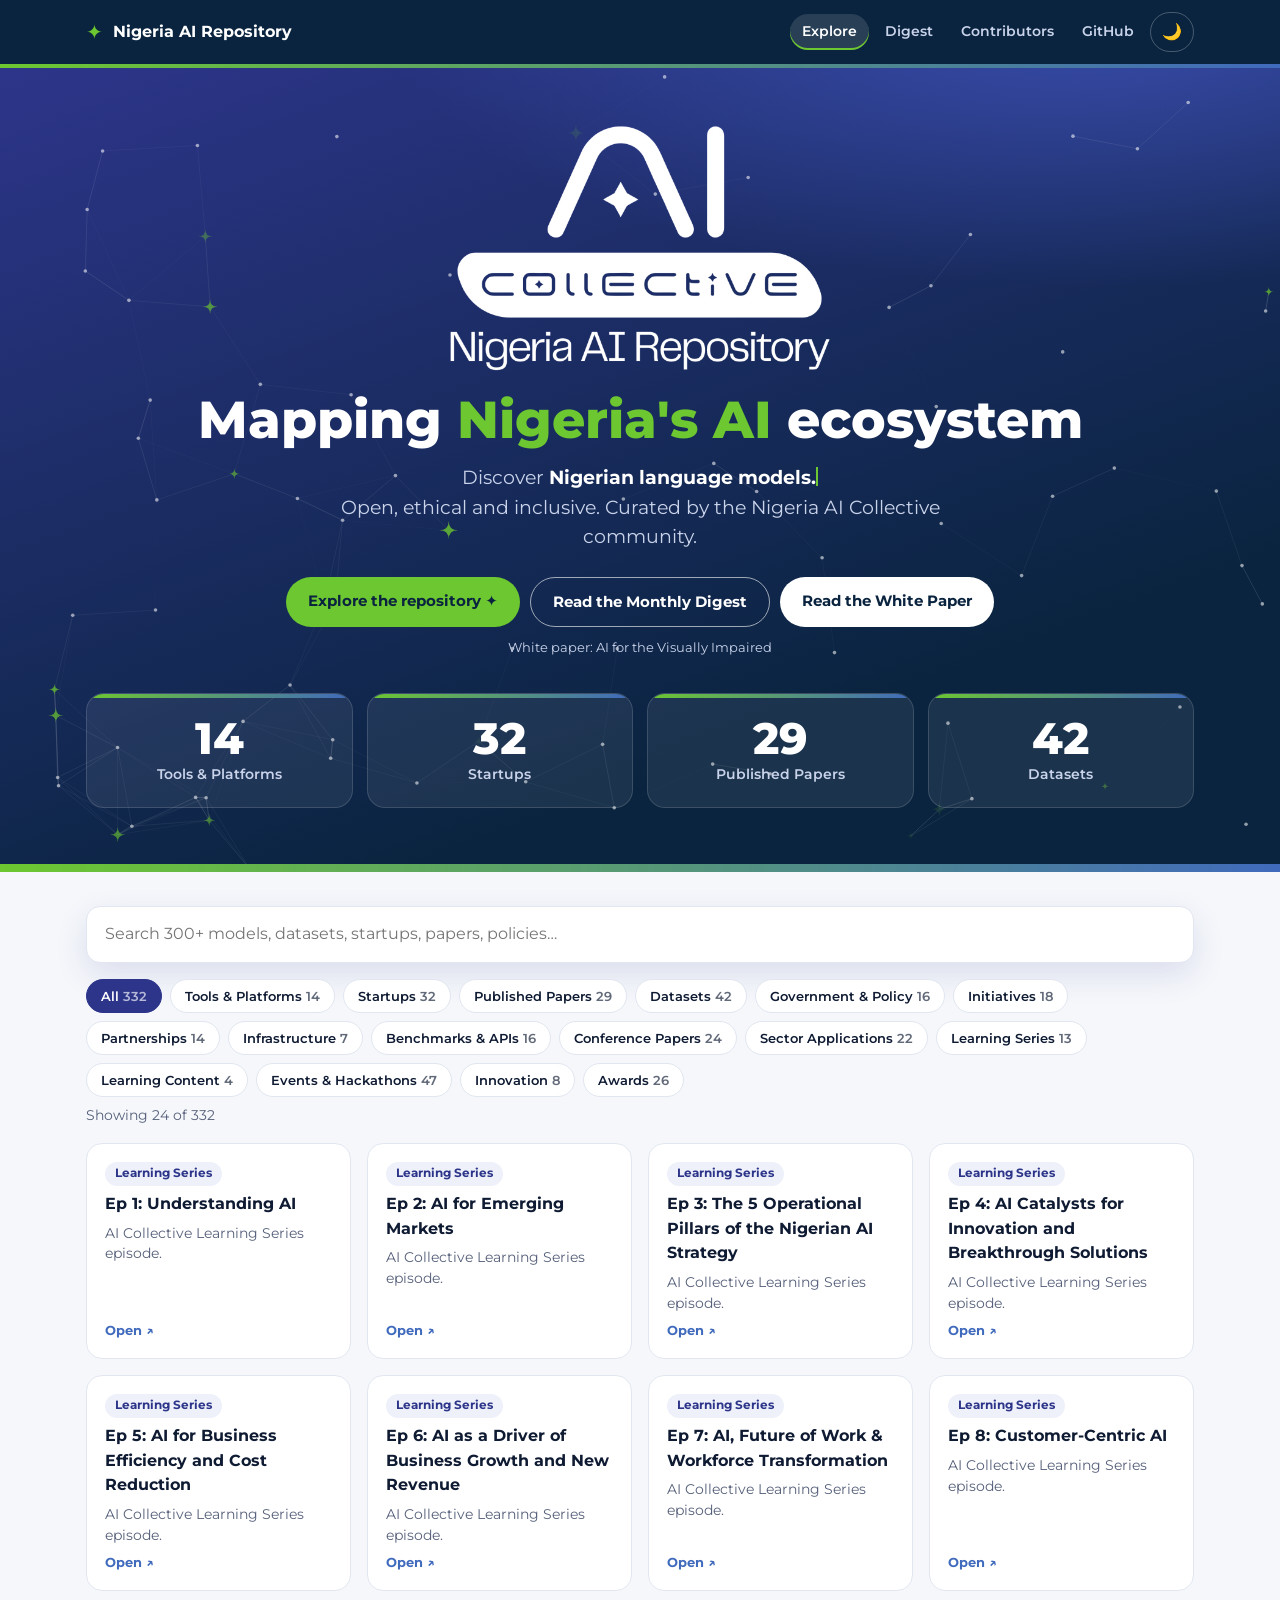
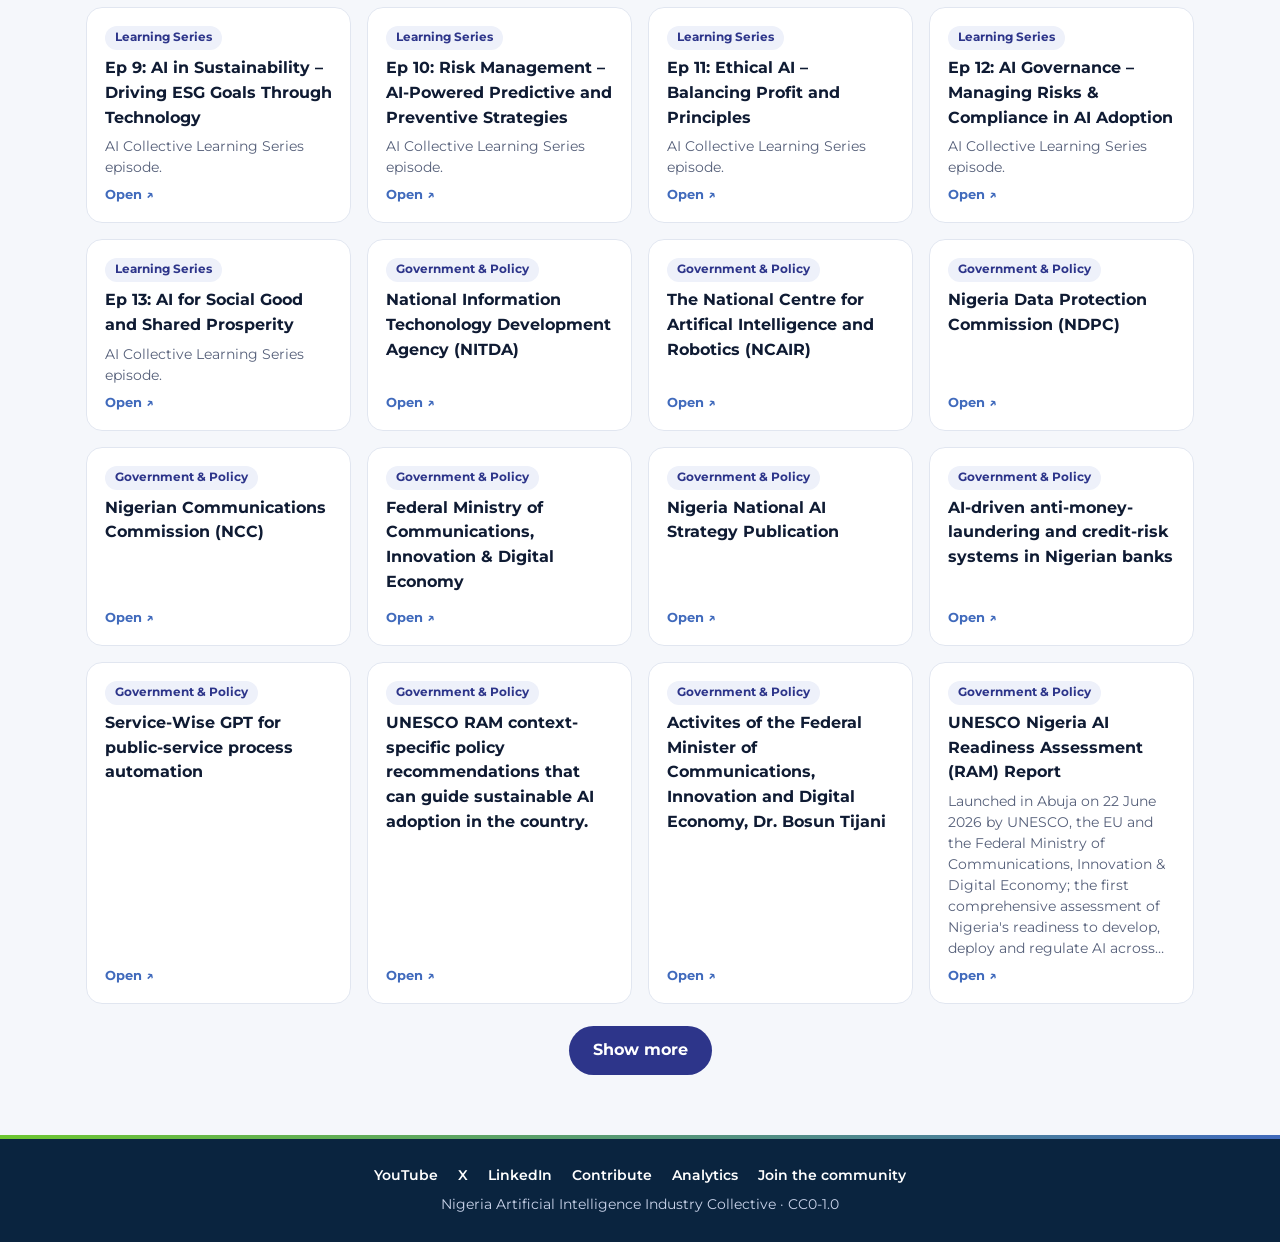
==== commit 06eac8c5: "Add files via upload" ====
--- a/index.html
+++ b/index.html
@@ -62,8 +62,7 @@
 // White paper button (link and live download count come from common.js)
 const wpBtn = document.getElementById('wpBtn');
 wpBtn.title = WHITEPAPER.title;
-whitepaperDownloads().then(n => { document.getElementById('wpNote').textContent =
-  `White paper: ${WHITEPAPER.title}` + (n ? ` · ${n.toLocaleString()} downloads` : ''); });
+document.getElementById('wpNote').textContent = `White paper: ${WHITEPAPER.title}`;
 
 // Typing effect
 const words = ["Nigerian language models.","open African datasets.","AI startups.","published research.","national AI policy.","data centres and compute."];
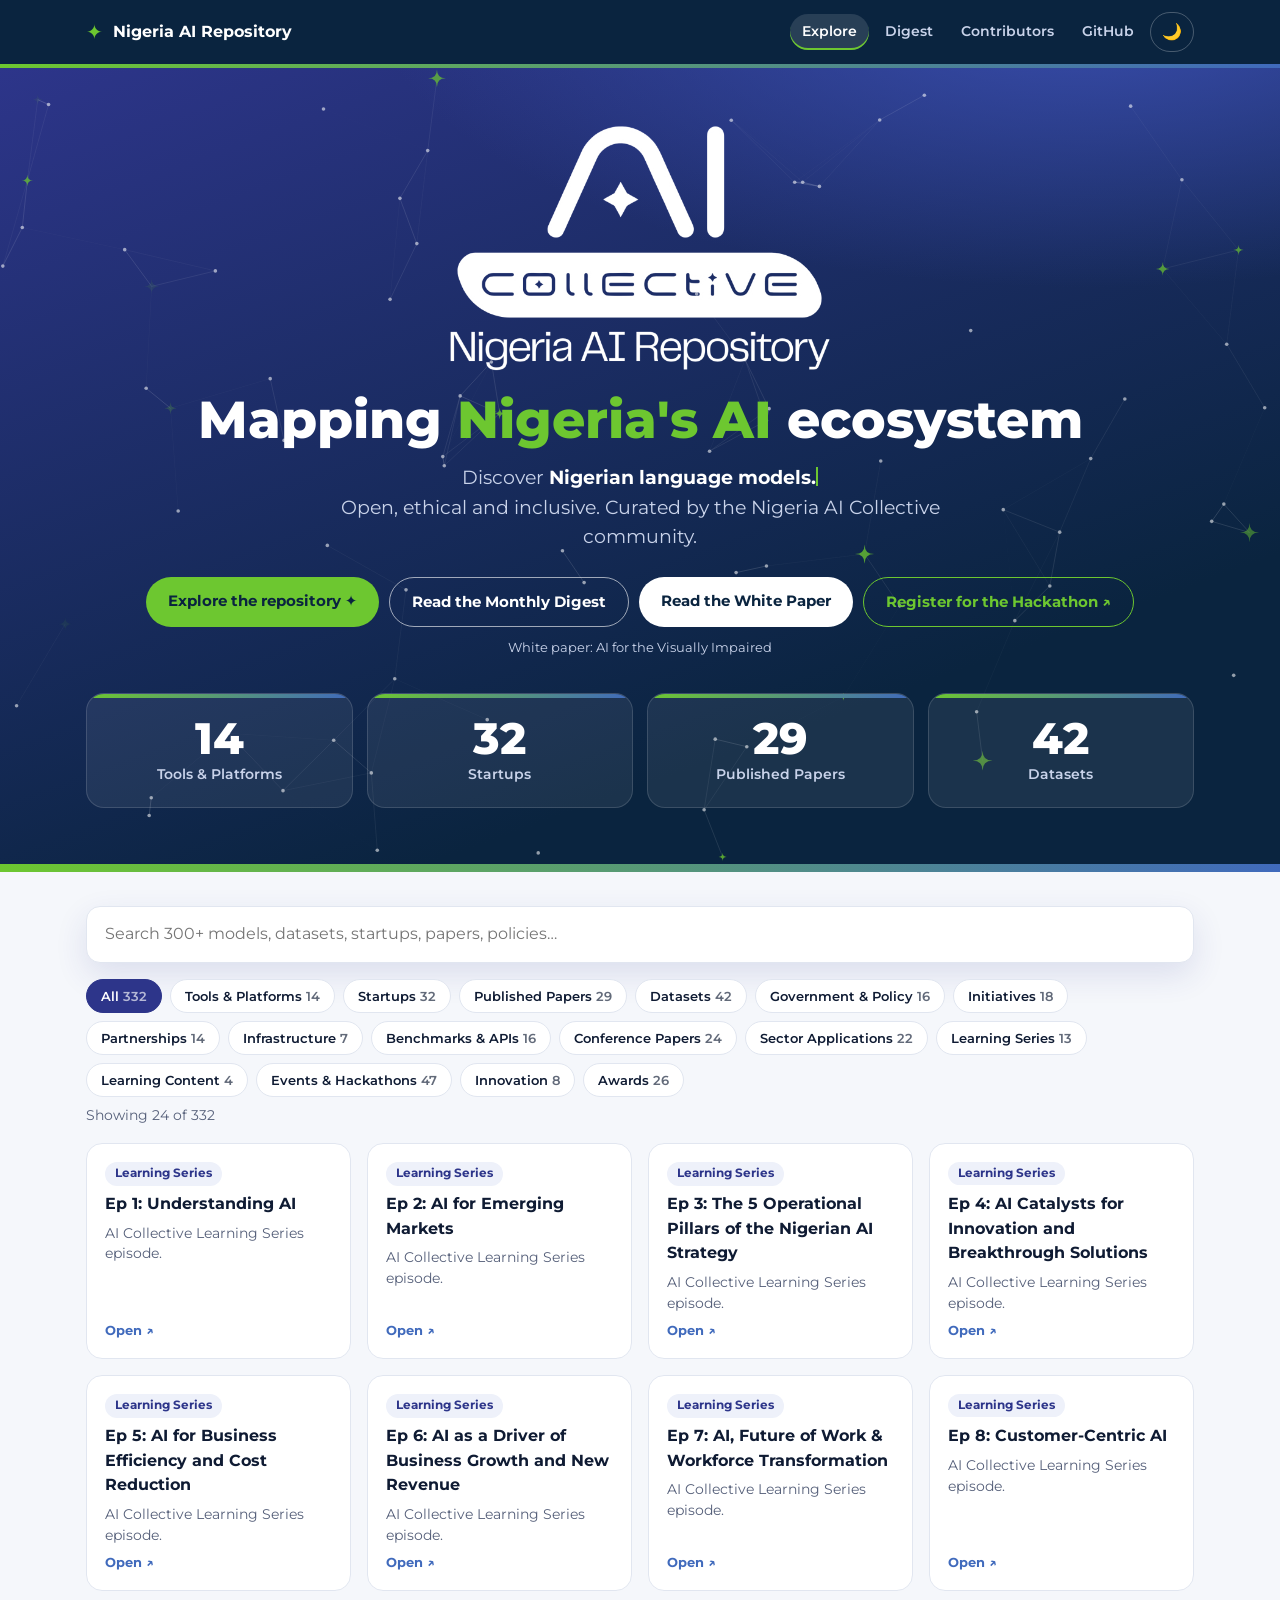
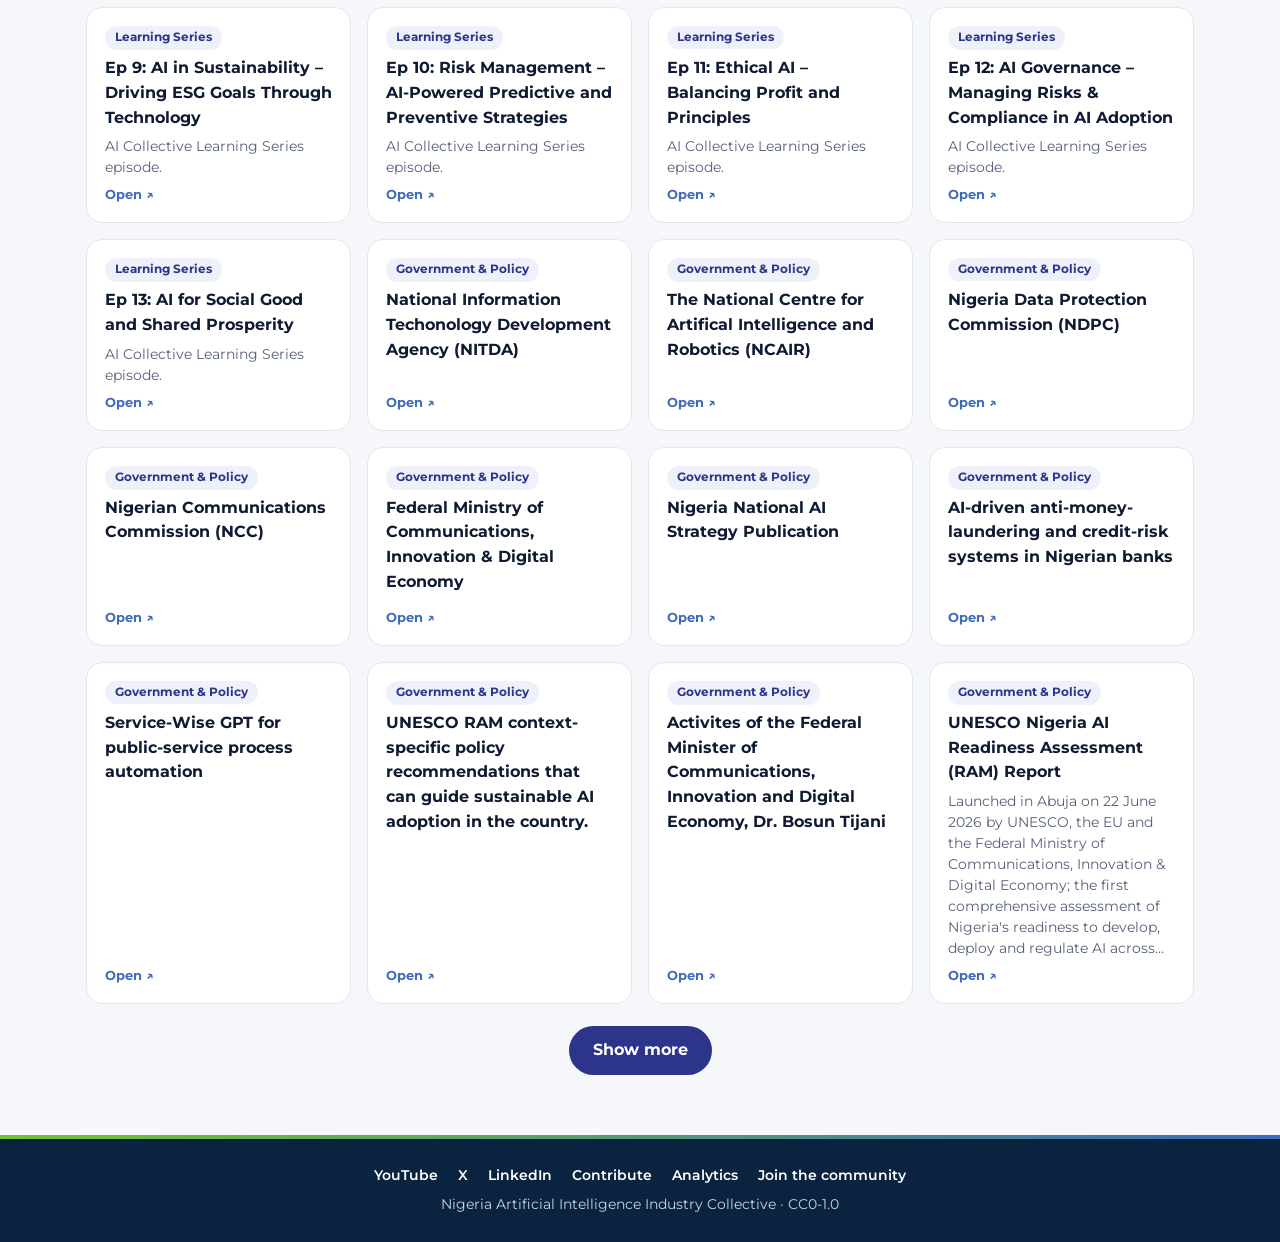
==== commit 43f3cde4: "Add files via upload" ====
--- a/index.html
+++ b/index.html
@@ -32,6 +32,8 @@
       <a class="primary" href="#explore">Explore the repository ✦</a>
       <a class="ghost" href="digest.html">Read the Monthly Digest</a>
       <a class="paper" id="wpBtn" href="whitepaper.html">Read the White Paper</a>
+      <a class="hack" href="https://datasciencenigeria.org/ai-for-visually-impaired-hackathon/" target="_blank" rel="noopener"
+         data-goatcounter-click="hackathon-register" data-goatcounter-title="Register for the AI for Visually Impaired Hackathon">Register for the Hackathon ↗</a>
     </div>
     <div class="paper-note" id="wpNote"></div>
     <div class="stats" id="stats"></div>
--- a/style.css
+++ b/style.css
@@ -186,3 +186,7 @@
 /* White paper button */
 .cta .paper{background:#fff;color:var(--deep)}
 .paper-note{margin-top:10px;font-size:13px;color:#c9d3ea;min-height:1em}
+
+/* Hackathon button */
+.cta .hack{border:1.5px solid var(--green);color:var(--green)}
+.cta .hack:hover{background:var(--green);color:var(--deep)}
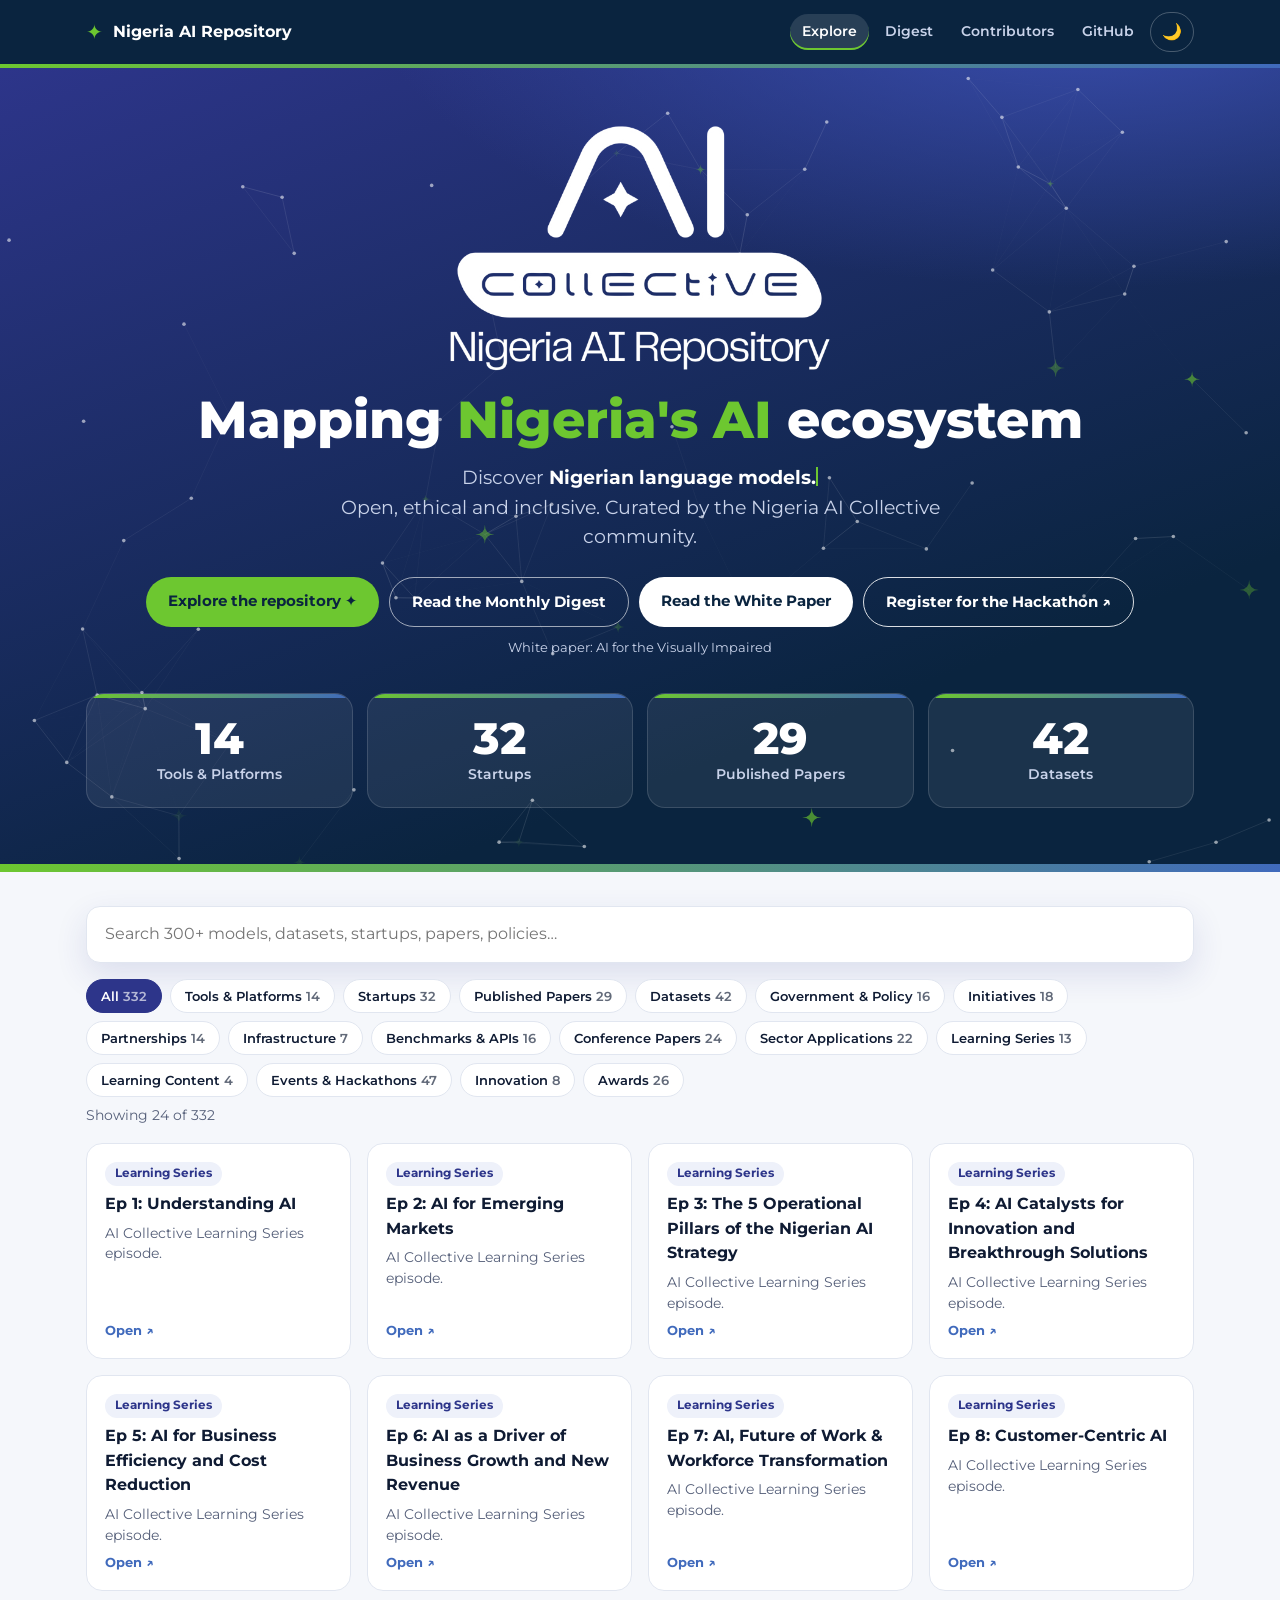
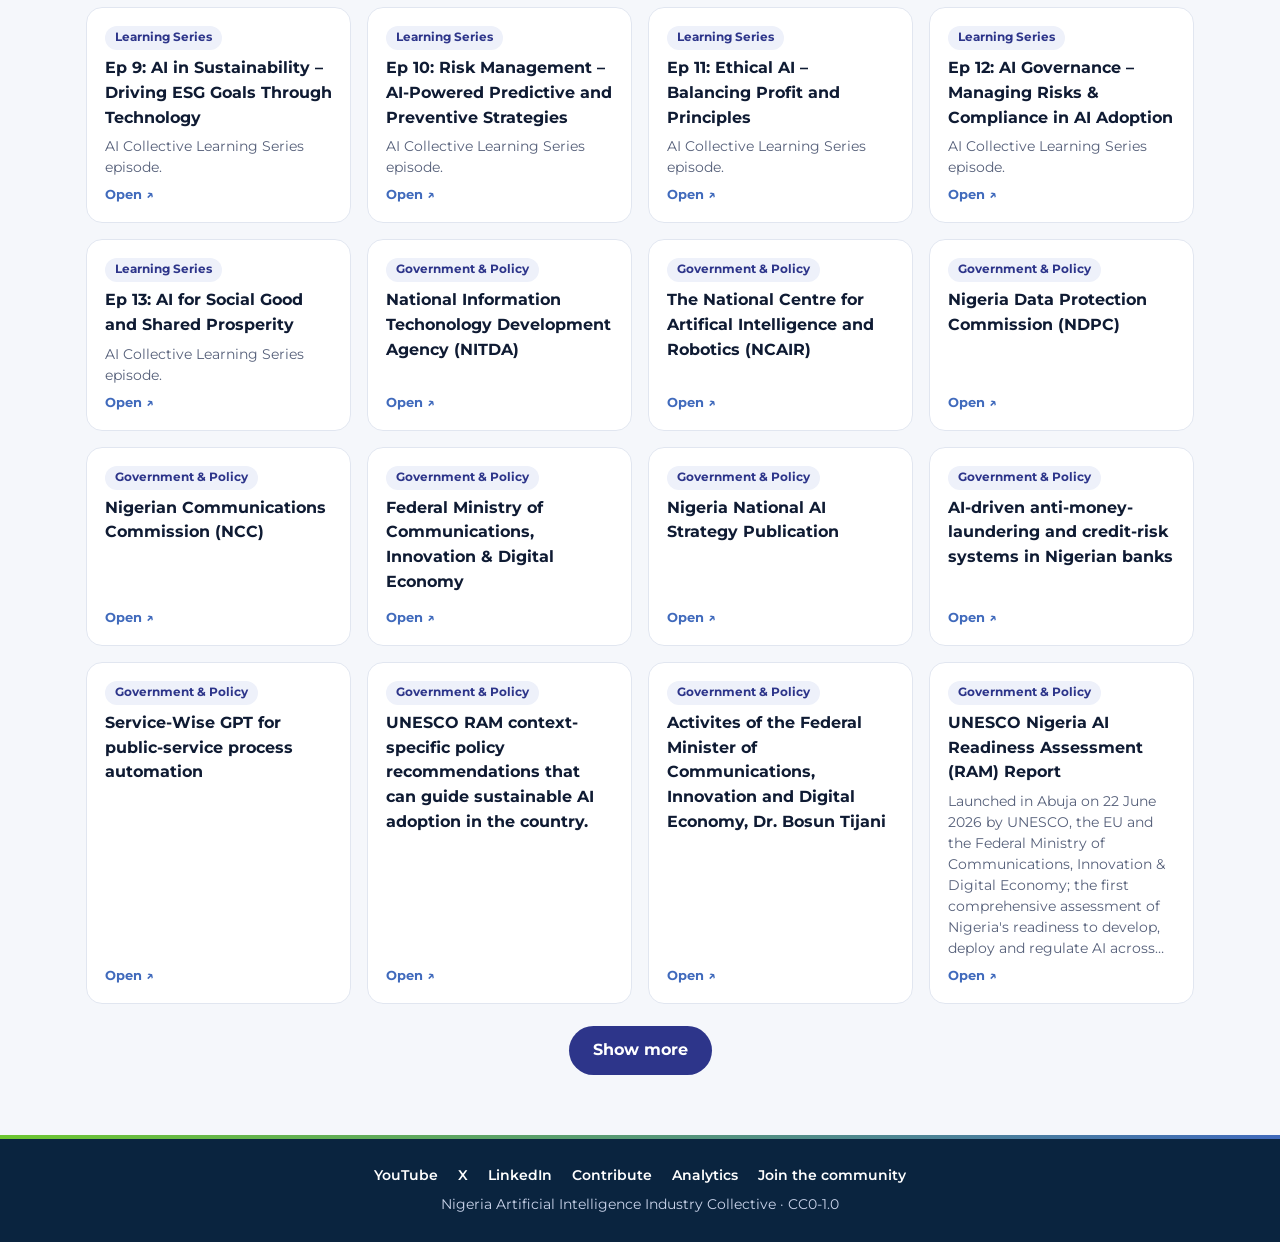
==== commit bab201f6: "Add files via upload" ====
--- a/index.html
+++ b/index.html
@@ -7,7 +7,7 @@
 <meta name="description" content="A catalogue of the full spectrum of AI advancement in Nigeria, by the Nigeria AI Collective.">
 <link rel="preconnect" href="https://fonts.googleapis.com"><link rel="preconnect" href="https://fonts.gstatic.com" crossorigin>
 <link href="https://fonts.googleapis.com/css2?family=Montserrat:wght@400;500;600;700;800&display=swap" rel="stylesheet">
-<link rel="stylesheet" href="style.css">
+<link rel="stylesheet" href="style.css?v=20261030">
 </head>
 <body>
 <nav><div class="wrap">
--- a/style.css
+++ b/style.css
@@ -188,5 +188,5 @@
 .paper-note{margin-top:10px;font-size:13px;color:#c9d3ea;min-height:1em}
 
 /* Hackathon button */
-.cta .hack{border:1.5px solid var(--green);color:var(--green)}
-.cta .hack:hover{background:var(--green);color:var(--deep)}
+.cta .hack{border:1.5px solid rgba(255,255,255,.85);color:#fff}
+.cta .hack:hover{background:var(--green);border-color:var(--green);color:var(--deep)}
